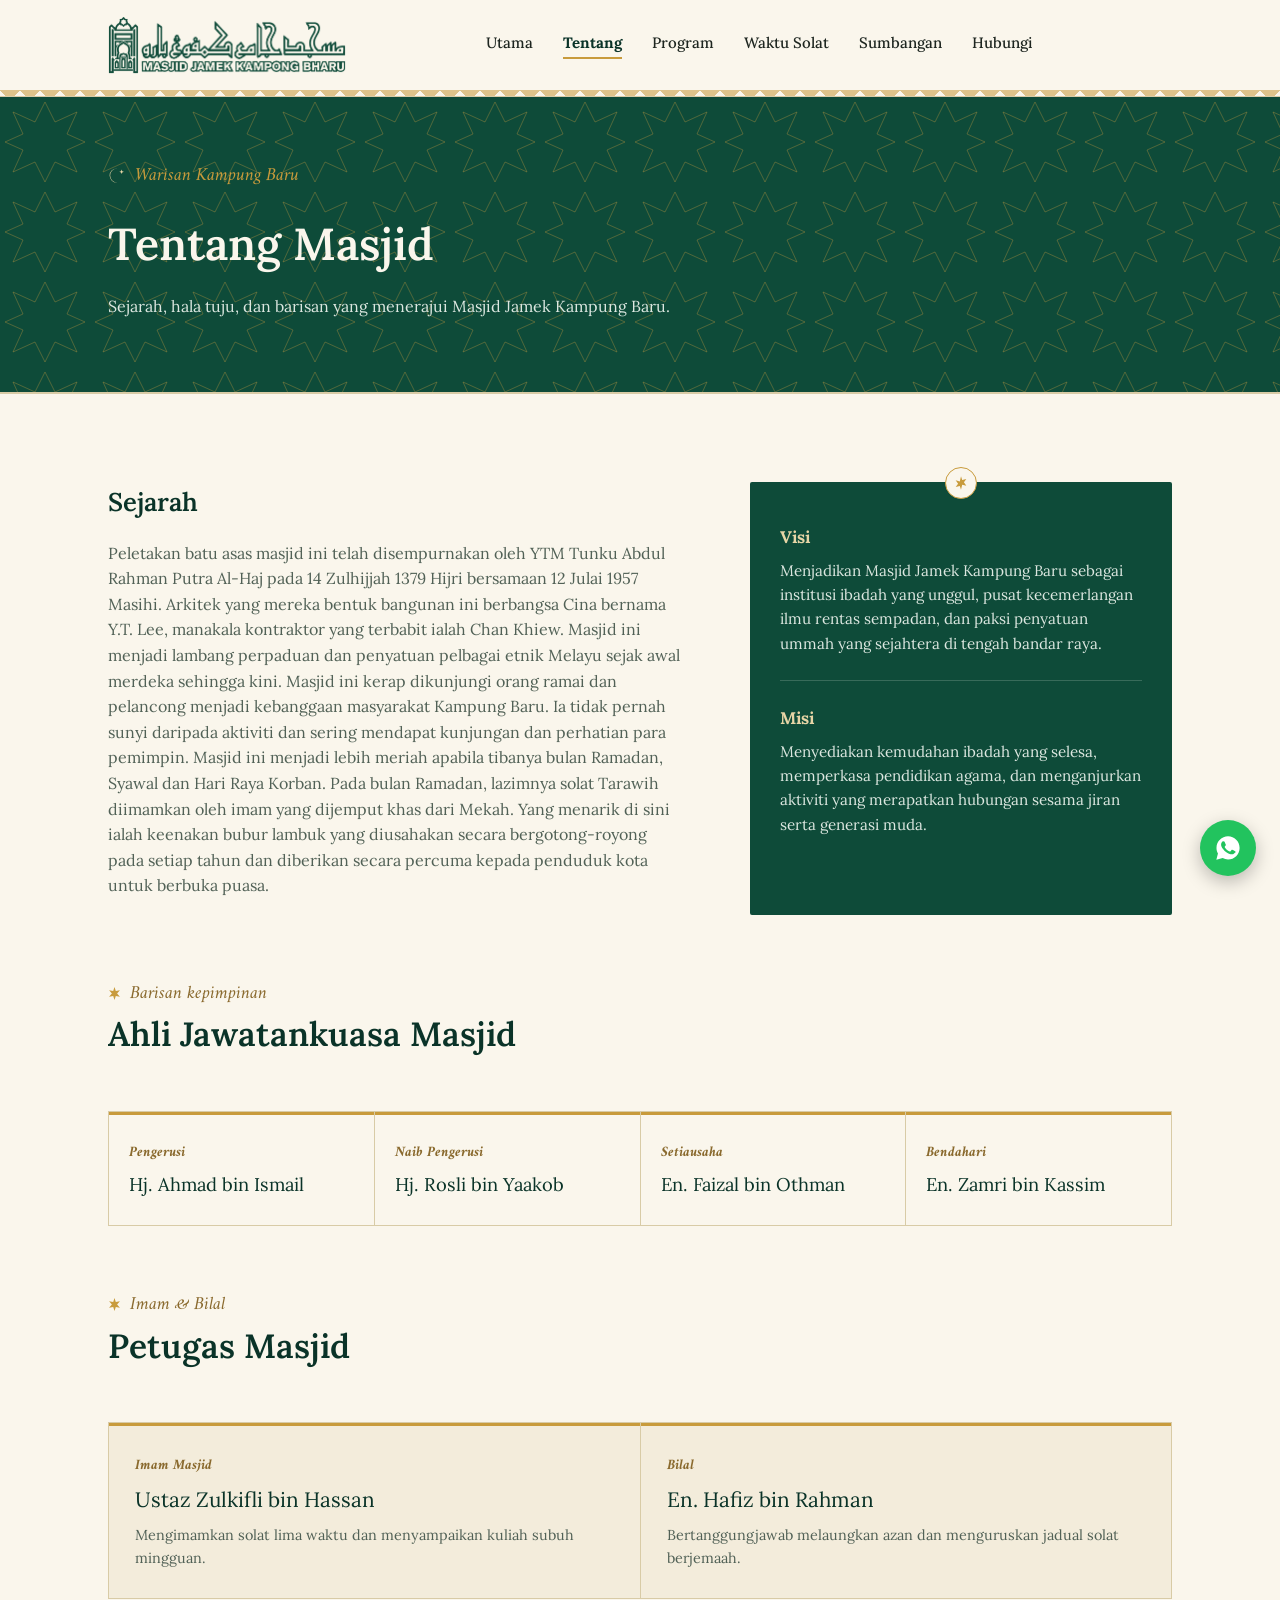
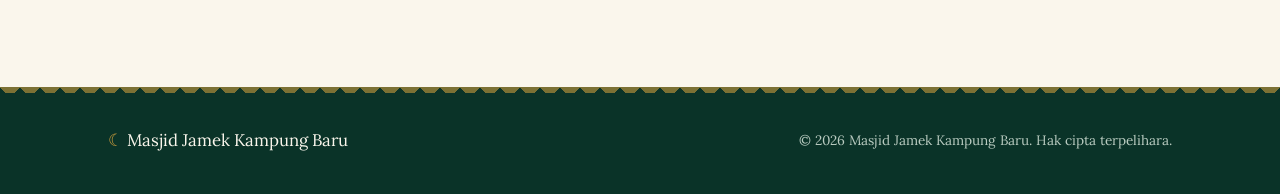
==== about.html @ 4c010652 "button whatsaap" ====
<!DOCTYPE html>
<html lang="ms">
<head>
  <meta charset="UTF-8">
  <meta name="viewport" content="width=device-width, initial-scale=1.0">
  <title>Tentang Masjid | Masjid Jamek Kampung Baru</title>
  <link rel="preconnect" href="https://fonts.googleapis.com">
  <link href="https://fonts.googleapis.com/css2?family=Amiri:ital,wght@0,400;0,700;1,400;1,700&family=Lora:ital,wght@0,400;0,500;0,600;0,700;1,400;1,600&display=swap" rel="stylesheet">
  <link rel="stylesheet" href="styles.css">
  <link rel="icon" type="image/svg+xml" href="favicon.svg">
  <meta name="description" content="Sejarah, visi & misi, Ahli Jawatankuasa, serta Imam dan Bilal Masjid Jamek Kampung Baru, Kuala Lumpur.">
  <meta property="og:type" content="website">
  <meta property="og:title" content="Tentang Masjid | Masjid Jamek Kampung Baru">
  <meta property="og:description" content="Sejarah, visi & misi, Ahli Jawatankuasa, serta Imam dan Bilal Masjid Jamek Kampung Baru, Kuala Lumpur.">
  <meta property="og:image" content="https://nry.com.my/wp-content/uploads/2019/10/Kampung-Baru-Masjid-Jamek_02.jpg">
  <meta property="og:locale" content="ms_MY">
  <meta name="twitter:card" content="summary_large_image">
  <script type="application/ld+json">
  {
    "@context": "https://schema.org",
    "@type": "Mosque",
    "name": "Masjid Jamek Kampung Baru",
    "image": "https://nry.com.my/wp-content/uploads/2019/10/Kampung-Baru-Masjid-Jamek_02.jpg",
    "address": {
      "@type": "PostalAddress",
      "streetAddress": "Jalan Raja Muda Musa, Kampung Baru",
      "addressLocality": "Kuala Lumpur",
      "postalCode": "50300",
      "addressCountry": "MY"
    },
    "telephone": "+60326913954"
  }
  </script>
</head>
<body>
  <header class="site">
    <div class="nav">
      <a href="index.html" class="brand">
        <img class="logo-image" src="logo%20masjid/header-logo.png" alt="Masjid Jamek Kampung Baru">
      </a>
      <nav class="links" id="navLinks">
        <a href="index.html">Utama</a>
        <a href="about.html" class="current">Tentang</a>
        <a href="program.html">Program</a>
        <a href="solat.html">Waktu Solat</a>
        <a href="sumbangan.html">Sumbangan</a>
        <a href="contact.html">Hubungi</a>
      </nav>
      <div class="nav-cta">
        <button class="burger" id="burgerBtn" aria-label="Buka menu">
          <span></span><span></span><span></span>
        </button>
      </div>
    </div>
  </header>

  <main>
    <section class="inner-hero">
      <div class="wrap">
        <span class="hero-eyebrow" style="color:var(--gold);">Warisan Kampung Baru</span>
        <h1 style="color:var(--cream);font-size:clamp(2rem,4vw,2.8rem);">Tentang Masjid</h1>
        <p class="lead" style="color:#DCE7E0;margin-top:14px;max-width:60ch;">Sejarah, hala tuju, dan barisan yang menerajui Masjid Jamek Kampung Baru.</p>
      </div>
    </section>

    <section class="section reveal" id="tentang">
      <div class="wrap">
        <div class="about-grid">
          <div class="story">
            <h2 style="font-size:1.6rem;margin-bottom:18px;">Sejarah</h2>
            <p>Peletakan batu asas masjid ini telah disempurnakan oleh YTM Tunku Abdul Rahman Putra Al-Haj pada 14 Zulhijjah 1379 Hijri bersamaan 12 Julai 1957 Masihi. Arkitek yang mereka bentuk bangunan ini berbangsa Cina bernama Y.T. Lee, manakala kontraktor yang terbabit ialah Chan Khiew. Masjid ini menjadi lambang perpaduan dan penyatuan pelbagai etnik Melayu sejak awal merdeka sehingga kini. Masjid ini kerap dikunjungi orang ramai dan pelancong menjadi kebanggaan masyarakat Kampung Baru. Ia tidak pernah sunyi daripada aktiviti dan sering mendapat kunjungan dan perhatian para pemimpin. Masjid ini menjadi lebih meriah apabila tibanya bulan Ramadan, Syawal dan Hari Raya Korban. Pada bulan Ramadan, lazimnya solat Tarawih diimamkan oleh imam yang dijemput khas dari Mekah. Yang menarik di sini ialah keenakan bubur lambuk yang diusahakan secara bergotong-royong pada setiap tahun dan diberikan secara percuma kepada penduduk kota untuk berbuka puasa.</p>
          </div>
          <div class="vm-box">
            <div class="vm-block">
              <h3>Visi</h3>
              <p>Menjadikan Masjid Jamek Kampung Baru sebagai institusi ibadah yang unggul, pusat kecemerlangan ilmu rentas sempadan, dan paksi penyatuan ummah yang sejahtera di tengah bandar raya.</p>
            </div>
            <div class="vm-block">
              <h3>Misi</h3>
              <p>Menyediakan kemudahan ibadah yang selesa, memperkasa pendidikan agama, dan menganjurkan aktiviti yang merapatkan hubungan sesama jiran serta generasi muda.</p>
            </div>
          </div>
        </div>

        <div class="section-head" style="margin-top:64px;margin-bottom:0;">
          <span class="kicker">Barisan kepimpinan</span>
          <h2>Ahli Jawatankuasa Masjid</h2>
        </div>
        <div class="ajk-grid">
          <div class="ajk-cell"><div class="role">Pengerusi</div><div class="person">Hj. Ahmad bin Ismail</div></div>
          <div class="ajk-cell"><div class="role">Naib Pengerusi</div><div class="person">Hj. Rosli bin Yaakob</div></div>
          <div class="ajk-cell"><div class="role">Setiausaha</div><div class="person">En. Faizal bin Othman</div></div>
          <div class="ajk-cell"><div class="role">Bendahari</div><div class="person">En. Zamri bin Kassim</div></div>
        </div>

        <div class="section-head" style="margin-top:64px;margin-bottom:0;">
          <span class="kicker">Imam & Bilal</span>
          <h2>Petugas Masjid</h2>
        </div>
        <div class="imam-strip">
          <div class="imam-cell">
            <div class="role">Imam Masjid</div>
            <div class="person">Ustaz Zulkifli bin Hassan</div>
            <p>Mengimamkan solat lima waktu dan menyampaikan kuliah subuh mingguan.</p>
          </div>
          <div class="imam-cell">
            <div class="role">Bilal</div>
            <div class="person">En. Hafiz bin Rahman</div>
            <p>Bertanggungjawab melaungkan azan dan menguruskan jadual solat berjemaah.</p>
          </div>
        </div>
      </div>
    </section>
  </main>

  <footer>
    <div class="wrap footer-inner">
      <div class="brand-f">Masjid Jamek Kampung Baru</div>
      <div>© <span id="year"></span> Masjid Jamek Kampung Baru. Hak cipta terpelihara.</div>
    </div>
  </footer>

  <a class="wa-float" href="#" data-wa-link="60132922612" target="_blank" rel="noopener" aria-label="WhatsApp Masjid">
    <svg viewBox="0 0 24 24"><path d="M12.04 2C6.58 2 2.13 6.45 2.13 11.91c0 1.75.46 3.39 1.26 4.81L2 22l5.42-1.35a9.83 9.83 0 0 0 4.62 1.15h.01c5.46 0 9.9-4.45 9.9-9.9C21.95 6.45 17.5 2 12.04 2Zm5.77 14.02c-.24.68-1.4 1.3-1.93 1.35-.5.06-1.06.28-3.55-.74-2.98-1.22-4.9-4.23-5.05-4.43-.15-.2-1.2-1.6-1.2-3.05 0-1.45.76-2.16 1.03-2.46.27-.3.6-.37.8-.37.2 0 .4 0 .58.01.19.01.44-.07.68.53.25.6.85 2.08.92 2.23.07.15.12.33.02.53-.1.2-.15.33-.3.5-.15.18-.32.4-.45.53-.15.15-.31.32-.13.62.18.3.8 1.32 1.72 2.14 1.18 1.06 2.18 1.39 2.48 1.54.3.15.48.13.65-.08.18-.2.76-.9.96-1.2.2-.3.4-.25.68-.15.28.1 1.75.83 2.05.98.3.15.5.22.57.35.08.13.08.75-.16 1.42Z"/></svg>
  </a>

  <script src="script.js"></script>
</body>
</html>
---- styles.css ----
:root{
    --green-deep:#0e4b39;
    --green-ink:#0A3328;
    --gold:#C89B3C;
    --gold-deep:#8A6A2E;
    --gold-soft:#E7D5A6;
    --cream:#FAF6EC;
    --paper:#F3ECDB;
    --ink:#1E2620;
    --ink-soft:#516156;
    --line:#D8CBA6;
    --radius:2px;
  }
  *{box-sizing:border-box;}
  html{scroll-behavior:smooth;}
  body{
    margin:0;
    background:var(--cream);
    color:var(--ink);
    font-family:'Lora',serif;
    font-size:16px;
    line-height:1.6;
  }
  h1,h2,h3,.display{
    font-family:'Lora',serif;
    font-weight:600;
    color:var(--green-ink);
    margin:0;
  }
  a{color:inherit;}
  img{max-width:100%;display:block;}
  .wrap{max-width:1120px;margin:0 auto;padding:0 28px;}
  .section{padding:88px 0;border-top:1px solid var(--line);}
  .section-head{max-width:640px;margin-bottom:48px;}
  .section-head .kicker{
    display:flex;
    align-items:center;
    gap:9px;
    color:var(--gold-deep);
    font-family:'Amiri',serif;
    font-style:italic;
    font-size:1.15rem;
    margin-bottom:6px;
  }
  .section-head .kicker::before{
    content:"";
    flex:none;
    width:13px;height:13px;
    background:url("data:image/svg+xml,%3Csvg xmlns='http://www.w3.org/2000/svg' viewBox='0 0 24 24'%3E%3Cpath fill='%23C89B3C' d='M12 0l2.4 7.2L22 6l-5.2 6L22 18l-7.6-1.2L12 24l-2.4-7.2L2 18l5.2-6L2 6l7.6 1.2z'/%3E%3C/svg%3E") no-repeat center/contain;
  }
  .section-head h2{font-size:2.1rem;line-height:1.2;}
  .section-head p{color:var(--ink-soft);margin-top:14px;font-size:1.02rem;}
  .btn{
    display:inline-flex;align-items:center;gap:9px;
    padding:13px 26px;
    border-radius:var(--radius);
    font-weight:600;
    font-size:0.96rem;
    text-decoration:none;
    border:1px solid transparent;
    cursor:pointer;
    transition:transform .15s ease, background .15s ease;
  }
  .btn:hover{transform:translateY(-1px);}
  .btn-gold{background:var(--gold);color:var(--green-ink);}
  .btn-gold:hover{background:#d6ab49;}
  .btn-outline{border-color:rgba(250,246,236,.55);color:var(--cream);}
  .btn-outline:hover{background:rgba(250,246,236,.1);}
  .btn-outline-dark{border-color:var(--green-deep);color:var(--green-deep);}
  .btn-outline-dark:hover{background:var(--green-deep);color:var(--cream);}

  header.site{
    position:sticky;top:0;z-index:50;
    background:rgba(250,246,236,.92);
    backdrop-filter:blur(6px);
    border-bottom:1px solid var(--line);
    transition:box-shadow .25s ease;
  }
  header.site.is-scrolled{box-shadow:0 8px 24px -12px rgba(10,51,40,.28);}
  header.site::after{
    content:"";
    display:block;
    height:6px;
    background-image:
      linear-gradient(135deg, var(--gold) 25%, transparent 25.5%),
      linear-gradient(225deg, var(--gold) 25%, transparent 25.5%),
      linear-gradient(45deg, var(--gold) 25%, transparent 25.5%),
      linear-gradient(315deg, var(--gold) 25%, transparent 25.5%);
    background-position: 10px 0, 10px 0, 0 0, 0 0;
    background-size: 20px 20px;
    background-repeat: repeat-x;
    opacity:.55;
  }
  .nav{
    display:flex;align-items:center;justify-content:space-between;
    padding:16px 28px;max-width:1120px;margin:0 auto;
  }
  .brand{display:flex;align-items:center;gap:12px;text-decoration:none;}
  .brand .logo-image{width:auto;height:58px;max-width:min(300px,56vw);object-fit:contain;flex:none;}
  .brand .name{font-family:'Lora',serif;font-weight:600;font-size:1.08rem;color:var(--green-ink);line-height:1.15;}
  .brand .name small{display:block;font-family:'Amiri',serif;font-style:italic;font-weight:400;font-size:.78rem;color:var(--ink-soft);letter-spacing:.02em;}
  nav.links{display:flex;gap:30px;list-style:none;margin:0;padding:0;}
  nav.links a{text-decoration:none;font-size:.94rem;font-weight:500;color:var(--ink);position:relative;padding-bottom:3px;}
  nav.links a:after{content:"";position:absolute;left:0;bottom:0;width:0;height:1.5px;background:var(--gold);transition:width .2s ease;}
  nav.links a:hover:after{width:100%;}
  nav.links a.current{color:var(--green-ink);font-weight:700;}
  nav.links a.current:after{width:100%;}
  .nav-cta{display:flex;align-items:center;gap:14px;}
  .burger{display:none;background:none;border:none;cursor:pointer;padding:6px;}
  .burger span{display:block;width:24px;height:2px;background:var(--green-ink);margin:5px 0;}

  .hero{
    position:relative;overflow:hidden;
    background:var(--green-deep);
    color:var(--cream);
  }
  .hero-pattern{position:absolute;inset:0;opacity:.14;pointer-events:none;}
  .hero-inner{
    position:relative;z-index:1;
    max-width:1120px;margin:0 auto;padding:96px 28px 80px;
    display:grid;grid-template-columns:1.25fr .85fr;gap:52px;align-items:end;
  }
  .hero-eyebrow{font-family:'Amiri',serif;font-style:italic;color:var(--gold-soft);font-size:1.15rem;margin-bottom:18px;display:flex;align-items:center;gap:10px;}
  .hero-eyebrow::before{
    content:"";
    flex:none;
    width:17px;height:17px;
    background:url("data:image/svg+xml,%3Csvg xmlns='http://www.w3.org/2000/svg' viewBox='0 0 24 24'%3E%3Cpath fill='%23E7D5A6' d='M13 2.05A10 10 0 1 0 13 22a8.5 8.5 0 0 1 0-19.95z'/%3E%3Cpath fill='%23E7D5A6' d='M19.2 3.6l.85 2.35 2.35.85-2.35.85-.85 2.35-.85-2.35L16 6.8l2.35-.85z'/%3E%3C/svg%3E") no-repeat center/contain;
  }
  .hero h1{font-size:clamp(2.4rem,4.6vw,3.6rem);line-height:1.08;color:var(--cream);}
  .hero p.lead{margin-top:20px;max-width:46ch;color:#DCE7E0;font-size:1.08rem;}
  .hero-actions{margin-top:34px;display:flex;flex-wrap:wrap;gap:14px;}

  .prayer-card{
    position:relative;
    background:var(--cream);color:var(--ink);
    border-radius:var(--radius);
    padding:36px 26px 22px;
    border:1px solid var(--gold);
  }
  .prayer-card::before,
  .vm-box::before,
  .donate-card::before{
    content:"";
    position:absolute;
    top:-15px;left:50%;
    transform:translateX(-50%);
    width:30px;height:30px;
    background-color:var(--cream);
    border:1.5px solid var(--gold);
    border-radius:50%;
    background-image:url("data:image/svg+xml,%3Csvg xmlns='http://www.w3.org/2000/svg' viewBox='0 0 24 24'%3E%3Cpath fill='%23C89B3C' d='M12 2l1.8 5.6L20 6l-3.6 4.8L20 16l-6.2-1.2L12 22l-1.8-5.6L4 18l3.6-4.8L4 8l6.2 1.6z'/%3E%3C/svg%3E");
    background-repeat:no-repeat;
    background-position:center;
    background-size:16px 16px;
    z-index:2;
  }
  .prayer-card .label{font-family:'Amiri',serif;font-style:italic;font-size:.92rem;color:var(--ink-soft);text-transform:none;letter-spacing:.01em;}
  .prayer-card .next-name{font-family:'Lora',serif;font-size:1.9rem;color:var(--green-ink);margin:4px 0 2px;}
  .prayer-card .next-time{font-size:1.05rem;color:var(--gold-deep);font-weight:600;}
  .prayer-card .countdown{margin-top:14px;padding-top:14px;border-top:1px solid var(--line);font-size:.92rem;color:var(--ink-soft);}
  .prayer-card .countdown b{color:var(--ink);font-weight:600;}

  .inner-hero{
    position:relative;color:var(--cream);
    background-color:var(--green-deep);
    background-image:url("data:image/svg+xml,%3Csvg xmlns='http://www.w3.org/2000/svg' width='90' height='90'%3E%3Cg fill='none' stroke='%23C89B3C' stroke-width='1' opacity='0.35'%3E%3Cpath d='M45 5 L55 25 L77 15 L67 37 L85 45 L67 53 L77 75 L55 65 L45 85 L35 65 L13 75 L23 53 L5 45 L23 37 L13 15 L35 25 Z'/%3E%3C/g%3E%3C/svg%3E");
    background-repeat:repeat;
    padding:64px 0 56px;border-bottom:1px solid var(--line);
    overflow:hidden;
  }
  .inner-hero .wrap{position:relative;z-index:1;}

  .photo-banner{width:100%;line-height:0;border-bottom:1px solid var(--line);}
  .photo-banner img{width:100%;height:clamp(220px,38vw,460px);object-fit:cover;object-position:center 65%;}

  .ticker-bar{background:var(--gold);color:var(--green-ink);overflow:hidden;white-space:nowrap;position:relative;}
  .ticker-tag{position:absolute;left:0;top:0;bottom:0;display:flex;align-items:center;padding:0 18px;background:var(--green-ink);color:var(--gold-soft);font-weight:600;font-size:.85rem;z-index:2;}
  .ticker-track{display:inline-flex;padding-left:170px;animation:scroll-left 34s linear infinite;font-weight:600;font-size:.95rem;padding-top:11px;padding-bottom:11px;}
  .ticker-track span{padding-right:70px;position:relative;}
  .ticker-track span::after{content:"✦";position:absolute;right:28px;color:var(--green-ink);opacity:.55;}
  @keyframes scroll-left{from{transform:translateX(0);}to{transform:translateX(-50%);}}

  .solat-section{
    background-color:var(--paper);
    background-image:url("data:image/svg+xml,%3Csvg xmlns='http://www.w3.org/2000/svg' width='90' height='90'%3E%3Cg fill='none' stroke='%23C89B3C' stroke-width='1' opacity='0.3'%3E%3Cpath d='M45 5 L55 25 L77 15 L67 37 L85 45 L67 53 L77 75 L55 65 L45 85 L35 65 L13 75 L23 53 L5 45 L23 37 L13 15 L35 25 Z'/%3E%3C/g%3E%3C/svg%3E");
    background-repeat:repeat;
  }
  .solat-grid{
    display:grid;grid-template-columns:repeat(6,1fr);
    border:1px solid var(--line);border-radius:var(--radius);overflow:hidden;
    background:var(--cream);
  }
  .solat-cell{
    padding:26px 12px;text-align:center;
    border-left:1px solid var(--line);
  }
  .solat-cell:first-child{border-left:none;}
  .solat-cell .name{font-size:.86rem;color:var(--ink-soft);font-weight:500;}
  .solat-cell .time{font-family:'Lora',serif;font-size:1.5rem;margin-top:8px;color:var(--green-ink);}
  .solat-cell.active{background:var(--green-deep);}
  .solat-cell.active .name{color:var(--gold-soft);}
  .solat-cell.active .name::before{content:"☾ ";}
  .solat-cell.active .time{color:var(--cream);}
  .solat-note{margin-top:16px;font-size:.85rem;color:var(--ink-soft);}
  @media (max-width:760px){
    .solat-grid{grid-template-columns:repeat(3,1fr);}
    .solat-cell:nth-child(4){border-left:none;}
  }

  .two-col{display:grid;grid-template-columns:1.1fr .9fr;gap:64px;}
  .list-item{padding:22px 18px;margin:0 -18px;border-top:1px solid var(--line);border-radius:var(--radius);transition:background .2s ease;}
  .list-item:first-child{border-top:none;}
  .list-item:hover{background:rgba(200,155,60,.08);}
  .list-item .tag{font-family:'Amiri',serif;font-style:italic;font-size:.9rem;font-weight:700;color:var(--gold-deep);}
  .list-item h3{font-size:1.12rem;margin-top:6px;font-weight:600;font-family:'Lora',serif;color:var(--ink);}
  .list-item p{margin:8px 0 0;color:var(--ink-soft);font-size:.95rem;}

  .program-item{display:flex;gap:18px;padding:20px 18px;margin:0 -18px;border-top:1px solid var(--line);border-radius:var(--radius);transition:background .2s ease;}
  .program-item:first-child{border-top:none;}
  .program-item:hover{background:rgba(200,155,60,.08);}
  .program-photo{flex:none;width:64px;height:64px;border-radius:10px;object-fit:cover;background:var(--paper);}
  .program-date{flex:none;width:64px;text-align:center;}
  .program-date .d{font-family:'Lora',serif;font-size:1.5rem;color:var(--green-ink);line-height:1;}
  .program-date .m{font-size:.75rem;color:var(--ink-soft);text-transform:uppercase;letter-spacing:.04em;}
  .program-item h3{font-size:1.02rem;font-weight:600;font-family:'Lora',serif;}
  .program-item p{margin:5px 0 0;color:var(--ink-soft);font-size:.92rem;}

  .about-grid{display:grid;grid-template-columns:1.3fr .95fr;gap:64px;}
  .about-grid .story p{color:var(--ink-soft);margin-top:16px;font-size:1rem;}
  .about-grid .story p:first-child{margin-top:0;}
  .vm-box{position:relative;background:var(--green-deep);color:var(--cream);padding:42px 30px 34px;border-radius:var(--radius);}
  .vm-box h3{color:var(--gold-soft);font-size:1.05rem;font-family:'Lora',serif;font-weight:700;margin-bottom:8px;}
  .vm-box .vm-block + .vm-block{margin-top:24px;padding-top:24px;border-top:1px solid rgba(250,246,236,.18);}
  .vm-box p{color:#DCE7E0;font-size:.95rem;margin:0;}

  .ajk-grid{margin-top:56px;display:grid;grid-template-columns:repeat(4,1fr);gap:1px;background:var(--line);border:1px solid var(--line);}
  .ajk-cell{background:var(--cream);padding:26px 20px;border-top:3px solid var(--gold);transition:transform .2s ease, box-shadow .2s ease;}
  .ajk-cell:hover{transform:translateY(-4px);box-shadow:0 12px 24px -12px rgba(10,51,40,.25);position:relative;z-index:1;}
  .ajk-cell .role{font-family:'Amiri',serif;font-style:italic;font-size:.9rem;color:var(--gold-deep);font-weight:700;}
  .ajk-cell .person{font-family:'Lora',serif;font-size:1.15rem;margin-top:6px;color:var(--green-ink);}
  @media (max-width:760px){.ajk-grid{grid-template-columns:repeat(2,1fr);}}

  .imam-strip{margin-top:56px;display:grid;grid-template-columns:repeat(2,1fr);gap:1px;background:var(--line);border:1px solid var(--line);}
  .imam-cell{background:var(--paper);padding:28px 26px;border-top:3px solid var(--gold);transition:transform .2s ease, box-shadow .2s ease;}
  .imam-cell:hover{transform:translateY(-4px);box-shadow:0 12px 24px -12px rgba(10,51,40,.25);position:relative;z-index:1;}
  .imam-cell .role{font-family:'Amiri',serif;font-style:italic;font-size:.9rem;color:var(--gold-deep);font-weight:700;}
  .imam-cell .person{font-family:'Lora',serif;font-size:1.3rem;margin-top:6px;color:var(--green-ink);}
  .imam-cell p{margin:8px 0 0;color:var(--ink-soft);font-size:.9rem;}
  @media (max-width:760px){.imam-strip{grid-template-columns:1fr;}}

  .cat-grid{display:grid;grid-template-columns:repeat(4,1fr);gap:1px;background:var(--line);border:1px solid var(--line);}
  .cat-cell{background:var(--cream);display:flex;flex-direction:column;border-top:3px solid var(--gold);transition:transform .2s ease, box-shadow .2s ease;overflow:hidden;}
  .cat-cell:hover{transform:translateY(-4px);box-shadow:0 12px 24px -12px rgba(10,51,40,.25);position:relative;z-index:1;}
  .cat-photo{width:100%;aspect-ratio:16/10;object-fit:cover;display:block;background:var(--paper);}
  .cat-photo-trigger{display:block;width:100%;padding:0;border:0;background:transparent;cursor:zoom-in;overflow:hidden;}
  .cat-photo-trigger:focus-visible{outline:3px solid var(--gold-deep);outline-offset:-3px;}
  .cat-photo-trigger .cat-photo{transition:transform .2s ease;}
  .cat-photo-trigger:hover .cat-photo{transform:scale(1.025);}
  .cat-photo-pair{overflow:hidden;}
  .cat-photo-pair .cat-photo{aspect-ratio:16/10;}
  .cat-photo-pair-main{aspect-ratio:16/10;}
  .cat-photo-pair-main .cat-photo-trigger{height:100%;}
  .cat-photo-pair-main .cat-photo{height:100%;aspect-ratio:auto;}
  .cat-photo-pair .cat-photo[hidden]{display:none;}
  .cat-grid>.cat-cell:nth-child(2)>img[src^="data:image/svg+xml"]{display:none;}
  .program-photo-dialog{position:fixed;inset:0;margin:auto;padding:48px 18px 18px;width:min(92vw,1100px);max-width:none;max-height:90vh;border:1px solid var(--gold);background:var(--cream);box-shadow:0 20px 70px rgba(0,0,0,.35);}
  .program-photo-dialog::backdrop{background:rgba(8,25,19,.82);}
  .program-photo-dialog-content{display:grid;grid-template-columns:auto minmax(0,1fr) auto;align-items:center;gap:14px;height:100%;}
  .program-photo-dialog img{max-width:100%;max-height:calc(90vh - 84px);width:auto;height:auto;object-fit:contain;margin:auto;}
  .program-photo-dialog-close{position:absolute;top:9px;right:12px;padding:7px 12px;border:1px solid var(--line);background:var(--paper);color:var(--green-ink);font:inherit;cursor:pointer;}
  .program-photo-dialog-close:hover{background:var(--gold-soft);}
  .program-photo-dialog-nav{width:44px;height:44px;border:1px solid var(--line);background:var(--paper);color:var(--green-ink);font-size:1.6rem;line-height:1;cursor:pointer;}
  .program-photo-dialog-nav:hover{background:var(--gold-soft);}
  .program-photo-dialog-nav[hidden]{display:none;}
  @media (max-width:520px){.program-photo-dialog{padding:48px 10px 12px;}.program-photo-dialog-content{gap:6px;}.program-photo-dialog-nav{width:36px;height:40px;}}
  .cat-cell-body{padding:22px 24px;min-height:150px;display:flex;flex-direction:column;justify-content:flex-start;gap:14px;flex:1;}
  .cat-cell h3{font-size:1.1rem;font-family:'Lora',serif;font-weight:600;line-height:1.2;min-height:3.6em;}
  .cat-cell p{margin-top:10px;color:var(--ink-soft);font-size:.9rem;}
  .cat-cell .icon{width:30px;height:30px;color:var(--gold);transition:transform .2s ease;}
  .cat-cell:hover .icon{transform:scale(1.1) rotate(-4deg);}
  @media (max-width:900px){.cat-grid{grid-template-columns:repeat(2,1fr);}}
  .cal-note{margin-top:26px;padding:18px 22px;border:1px dashed var(--gold);border-radius:var(--radius);color:var(--ink-soft);font-size:.92rem;background:var(--paper);}

  .donate-section{
    background-color:var(--green-deep);color:var(--cream);
    background-image:url("data:image/svg+xml,%3Csvg xmlns='http://www.w3.org/2000/svg' width='90' height='90'%3E%3Cg fill='none' stroke='%23E7D5A6' stroke-width='1' opacity='0.15'%3E%3Cpath d='M45 5 L55 25 L77 15 L67 37 L85 45 L67 53 L77 75 L55 65 L45 85 L35 65 L13 75 L23 53 L5 45 L23 37 L13 15 L35 25 Z'/%3E%3C/g%3E%3C/svg%3E");
    background-repeat:repeat;
  }
  .donate-section .section-head h2{color:var(--cream);}
  .donate-section .section-head p{color:#CFE0D6;}
  .donate-section .section-head .kicker{color:var(--gold-soft);}
  .donate-grid{display:grid;grid-template-columns:1fr 1fr 1fr;gap:26px;}
  .donate-card{position:relative;background:rgba(250,246,236,.05);border:1px solid rgba(250,246,236,.2);border-radius:var(--radius);padding:36px 26px 28px;transition:transform .2s ease, background .2s ease, border-color .2s ease;}
  .donate-card:hover{transform:translateY(-4px);background:rgba(250,246,236,.09);border-color:rgba(200,155,60,.5);}
  .donate-card h3{color:var(--gold-soft);font-family:'Lora',serif;font-size:.95rem;font-weight:700;margin-bottom:16px;}
  .donate-row{display:flex;justify-content:space-between;padding:9px 0;border-top:1px solid rgba(250,246,236,.12);font-size:.92rem;}
  .donate-row:first-of-type{border-top:none;}
  .donate-row span:first-child{color:#B9CBC0;}
  .donate-row span:last-child{font-weight:600;text-align:right;}
  .qr-box{
    aspect-ratio:1;border:1.5px dashed var(--gold);border-radius:8px;overflow:hidden;
    display:flex;align-items:center;justify-content:center;flex-direction:column;gap:8px;color:var(--gold-soft);
    font-size:.85rem;text-align:center;margin-bottom:14px;
  }
  .qr-image-trigger{display:block;width:100%;height:100%;padding:0;border:0;background:#fff;cursor:zoom-in;}
  .qr-box .qr-image{width:100%;height:100%;box-sizing:border-box;object-fit:contain;padding:10px;background:#fff;}
  .qr-photo-dialog-content{display:flex;align-items:center;justify-content:center;height:100%;}
  .qr-photo-dialog-content .qr-expanded-image{width:min(78vw,640px);height:auto;max-height:calc(90vh - 84px);object-fit:contain;}
  .donate-card ul{margin:0;padding-left:18px;color:#DCE7E0;font-size:.92rem;}
  .donate-card ul li{margin-top:8px;}
  @media (max-width:900px){.donate-grid{grid-template-columns:1fr;}}

  .contact-grid{display:grid;grid-template-columns:.95fr 1.05fr;gap:64px;}
  .contact-item{display:flex;gap:16px;padding:18px 16px;margin:0 -16px;border-top:1px solid var(--line);border-radius:var(--radius);transition:background .2s ease;}
  .contact-item:first-child{border-top:none;}
  .contact-item:hover{background:rgba(200,155,60,.08);}
  .contact-item .ic{flex:none;width:22px;height:22px;color:var(--gold);margin-top:2px;}
  .contact-item .t{font-size:.78rem;color:var(--ink-soft);}
  .contact-item .v{font-weight:600;margin-top:2px;}
  .contact-item .v a{text-decoration:none;color:var(--green-ink);}
  .socials{margin-top:26px;display:flex;gap:12px;}
  .socials a{
    width:40px;height:40px;border:1px solid var(--line);border-radius:50%;
    display:flex;align-items:center;justify-content:center;text-decoration:none;color:var(--green-ink);
    transition:background .15s ease,color .15s ease;
  }
  .socials a:hover{background:var(--green-deep);color:var(--cream);border-color:var(--green-deep);}
  .map-box{
    background:var(--paper);border:1px solid var(--line);border-radius:60px 60px var(--radius) var(--radius);
    aspect-ratio:4/3.2;overflow:hidden;
    color:var(--ink-soft);text-align:center;
  }
  .map-box iframe{width:100%;height:100%;border:0;display:block;}
  .map-box .map-placeholder{
    height:100%;display:flex;align-items:center;justify-content:center;flex-direction:column;gap:10px;padding:24px;
  }
  .map-box a{color:var(--green-ink);font-weight:600;text-decoration:underline;}

  footer{background:var(--green-ink);color:#B9CBC0;padding:40px 0;position:relative;}
  footer::before{
    content:"";
    position:absolute;top:0;left:0;right:0;
    height:6px;
    background-image:
      linear-gradient(135deg, var(--gold) 25%, transparent 25.5%),
      linear-gradient(225deg, var(--gold) 25%, transparent 25.5%),
      linear-gradient(45deg, var(--gold) 25%, transparent 25.5%),
      linear-gradient(315deg, var(--gold) 25%, transparent 25.5%);
    background-position: 10px 0, 10px 0, 0 0, 0 0;
    background-size: 20px 20px;
    background-repeat: repeat-x;
    opacity:.6;
  }
  .footer-inner{display:flex;justify-content:space-between;align-items:center;flex-wrap:wrap;gap:14px;font-size:.85rem;}
  .footer-inner .brand-f{font-family:'Lora',serif;color:var(--cream);font-size:1.05rem;}
  .footer-inner .brand-f::before{content:"☾ ";color:var(--gold);}

  .wa-float{position:fixed;bottom:24px;right:24px;z-index:60;width:56px;height:56px;border-radius:50%;background:#22c35e;display:flex;align-items:center;justify-content:center;box-shadow:0 6px 18px rgba(0,0,0,.25);text-decoration:none;}
  .wa-float svg{width:28px;height:28px;fill:#fff;}

  @media (max-width:900px){
    .hero-inner{grid-template-columns:1fr;}
    .two-col,.about-grid,.contact-grid{grid-template-columns:1fr;gap:44px;}
    .cat-grid{grid-template-columns:1fr;}
    .nav{min-height:90px;}
    nav.links{
      position:fixed;top:96px;left:0;right:0;background:var(--cream);
      flex-direction:column;gap:0;border-bottom:1px solid var(--line);
      transform:translateY(-130%);transition:transform .25s ease;padding:8px 28px;
    }
    nav.links.open{transform:translateY(0);}
    nav.links a{padding:16px 0;border-top:1px solid var(--line);width:100%;}
    nav.links a:first-child{border-top:none;}
    .burger{display:block;}
    .nav-cta .btn span.long{display:none;}
  }
  @media (prefers-reduced-motion:reduce){
    .ticker-track{animation:none;}
    html{scroll-behavior:auto;}
    .reveal{opacity:1 !important;transform:none !important;transition:none !important;}
  }

  .page{display:block;}

  /* Animasi lembut bila section masuk viewport semasa scroll */
  .reveal{opacity:0;transform:translateY(28px);transition:opacity .7s ease, transform .7s ease;}
  .reveal.in-view{opacity:1;transform:none;}

  /* Bar kemajuan waktu solat seterusnya pada kad "waktu solat seterusnya" */
  .prayer-progress{margin-top:12px;height:5px;border-radius:99px;background:var(--paper);overflow:hidden;}
  .prayer-progress-fill{height:100%;width:0%;background:linear-gradient(90deg, var(--gold-deep), var(--gold));border-radius:99px;transition:width 1s linear;}

  /* Butang salin nombor akaun bank */
  .copy-btn{
    display:inline-flex;align-items:center;gap:5px;
    background:none;border:1px solid rgba(250,246,236,.35);
    color:var(--gold-soft);font-family:'Lora',serif;font-size:.78rem;font-weight:600;
    padding:3px 10px;border-radius:99px;cursor:pointer;
    transition:background .2s ease, border-color .2s ease;
    margin-left:8px;
  }
  .copy-btn:hover{background:rgba(250,246,236,.12);border-color:var(--gold);}
  .copy-btn.copied{background:var(--gold);color:var(--green-ink);border-color:var(--gold);}
  .donate-row .acc-wrap{display:flex;align-items:center;flex-wrap:wrap;justify-content:flex-end;gap:2px;}
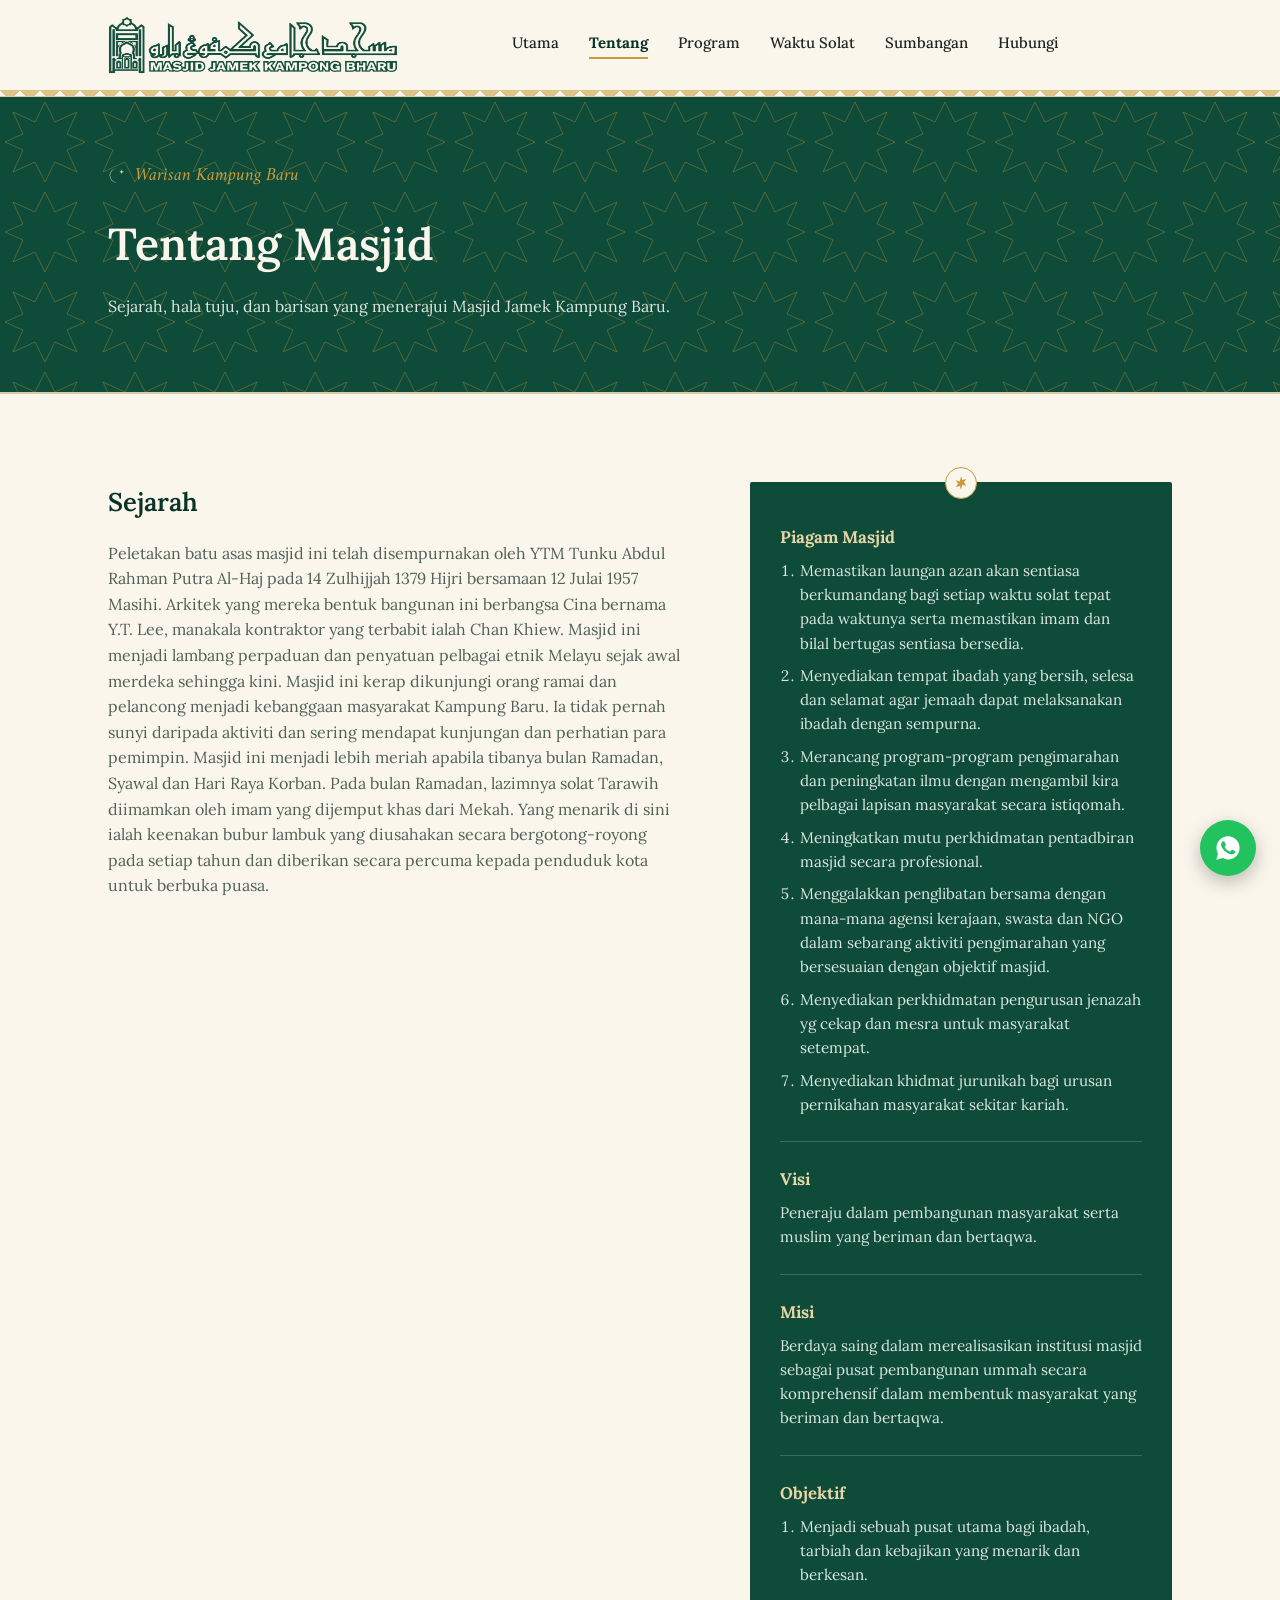
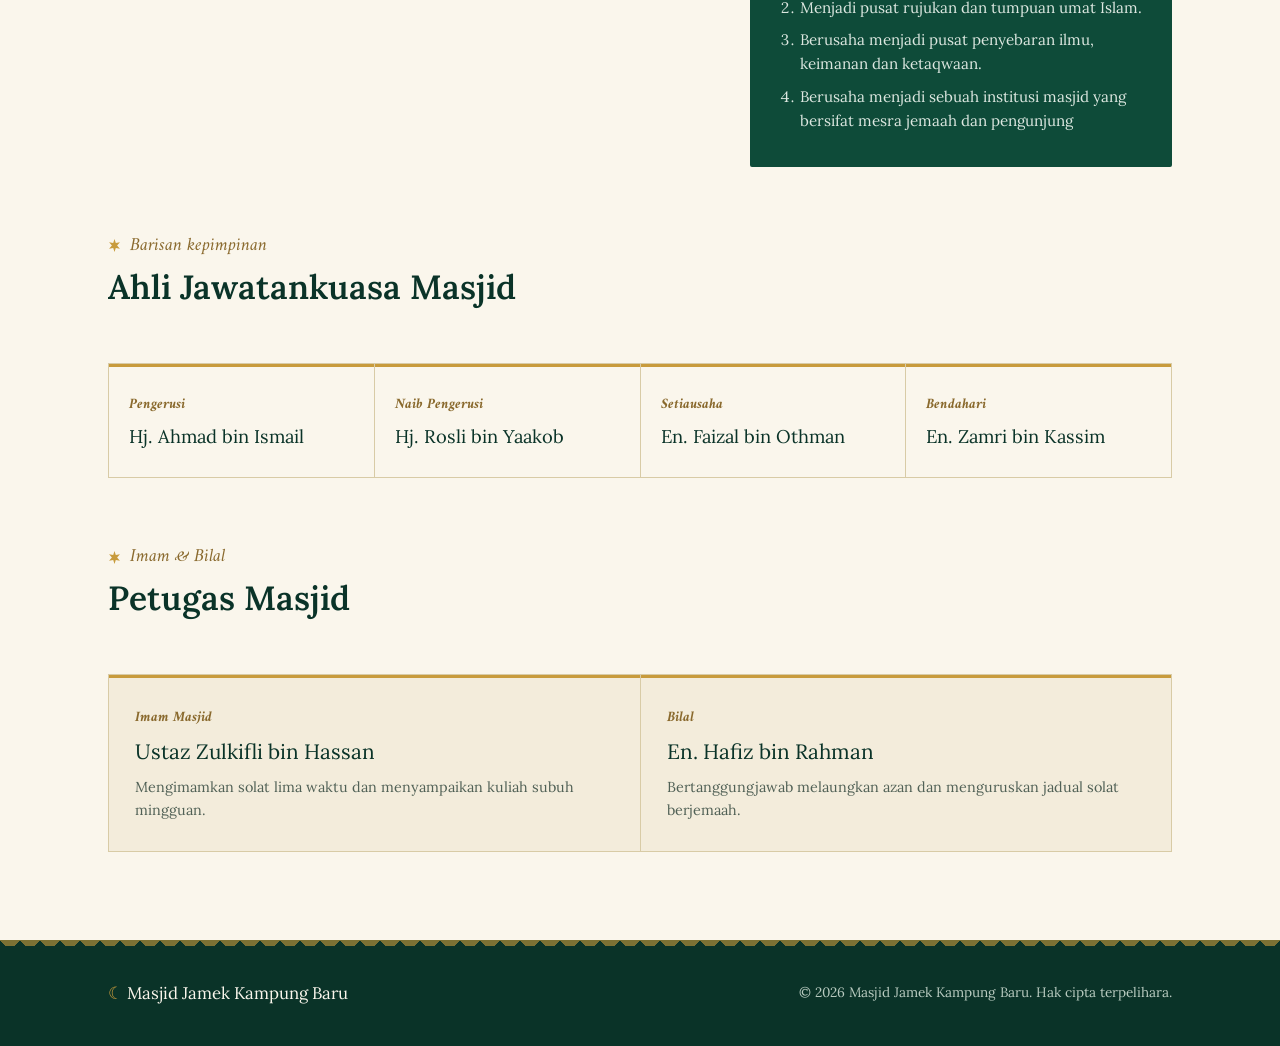
==== commit c44b602d: "piagam dan vmo masjid" ====
--- a/about.html
+++ b/about.html
@@ -72,12 +72,33 @@
           </div>
           <div class="vm-box">
             <div class="vm-block">
+              <h3>Piagam Masjid</h3>
+              <ol>
+                <li>Memastikan laungan azan akan sentiasa berkumandang bagi setiap waktu solat tepat pada waktunya serta memastikan imam dan bilal bertugas sentiasa bersedia.</li>
+                <li>Menyediakan tempat ibadah yang bersih, selesa dan selamat agar jemaah dapat melaksanakan ibadah dengan sempurna.</li>
+                <li>Merancang program-program pengimarahan dan peningkatan ilmu dengan mengambil kira pelbagai lapisan masyarakat secara istiqomah.</li>
+                <li>Meningkatkan mutu perkhidmatan pentadbiran masjid secara profesional.</li>
+                <li>Menggalakkan penglibatan bersama dengan mana-mana agensi kerajaan, swasta dan NGO dalam sebarang aktiviti pengimarahan yang bersesuaian dengan objektif masjid.</li>
+                <li>Menyediakan perkhidmatan pengurusan jenazah yg cekap dan mesra untuk masyarakat setempat.</li>
+                <li>Menyediakan khidmat jurunikah bagi urusan pernikahan masyarakat sekitar kariah.</li>
+              </ol>
+            </div>
+            <div class="vm-block">
               <h3>Visi</h3>
-              <p>Menjadikan Masjid Jamek Kampung Baru sebagai institusi ibadah yang unggul, pusat kecemerlangan ilmu rentas sempadan, dan paksi penyatuan ummah yang sejahtera di tengah bandar raya.</p>
+              <p>Peneraju dalam pembangunan masyarakat serta muslim yang beriman dan bertaqwa.</p>
             </div>
             <div class="vm-block">
               <h3>Misi</h3>
-              <p>Menyediakan kemudahan ibadah yang selesa, memperkasa pendidikan agama, dan menganjurkan aktiviti yang merapatkan hubungan sesama jiran serta generasi muda.</p>
+              <p>Berdaya saing dalam merealisasikan institusi masjid sebagai pusat pembangunan ummah secara komprehensif dalam membentuk masyarakat yang beriman dan bertaqwa.</p>
+            </div>
+            <div class="vm-block">
+              <h3>Objektif</h3>
+              <ol>
+                <li>Menjadi sebuah pusat utama bagi ibadah, tarbiah dan kebajikan yang menarik dan berkesan.</li>
+                <li>Menjadi pusat rujukan dan tumpuan umat Islam.</li>
+                <li>Berusaha menjadi pusat penyebaran ilmu, keimanan dan ketaqwaan.</li>
+                <li>Berusaha menjadi sebuah institusi masjid yang bersifat mesra jemaah dan pengunjung</li>
+              </ol>
             </div>
           </div>
         </div>
--- a/styles.css
+++ b/styles.css
@@ -96,7 +96,7 @@
     padding:16px 28px;max-width:1120px;margin:0 auto;
   }
   .brand{display:flex;align-items:center;gap:12px;text-decoration:none;}
-  .brand .logo-image{width:auto;height:58px;max-width:min(300px,56vw);object-fit:contain;flex:none;}
+  .brand .logo-image{width:290px;height:58px;max-width:min(290px,calc(100vw - 92px));object-fit:fill;flex:none;}
   .brand .name{font-family:'Lora',serif;font-weight:600;font-size:1.08rem;color:var(--green-ink);line-height:1.15;}
   .brand .name small{display:block;font-family:'Amiri',serif;font-style:italic;font-weight:400;font-size:.78rem;color:var(--ink-soft);letter-spacing:.02em;}
   nav.links{display:flex;gap:30px;list-style:none;margin:0;padding:0;}
@@ -233,6 +233,8 @@
   .vm-box h3{color:var(--gold-soft);font-size:1.05rem;font-family:'Lora',serif;font-weight:700;margin-bottom:8px;}
   .vm-box .vm-block + .vm-block{margin-top:24px;padding-top:24px;border-top:1px solid rgba(250,246,236,.18);}
   .vm-box p{color:#DCE7E0;font-size:.95rem;margin:0;}
+  .vm-box ol{margin:0;padding-left:20px;color:#DCE7E0;font-size:.95rem;}
+  .vm-box li + li{margin-top:8px;}
 
   .ajk-grid{margin-top:56px;display:grid;grid-template-columns:repeat(4,1fr);gap:1px;background:var(--line);border:1px solid var(--line);}
   .ajk-cell{background:var(--cream);padding:26px 20px;border-top:3px solid var(--gold);transition:transform .2s ease, box-shadow .2s ease;}
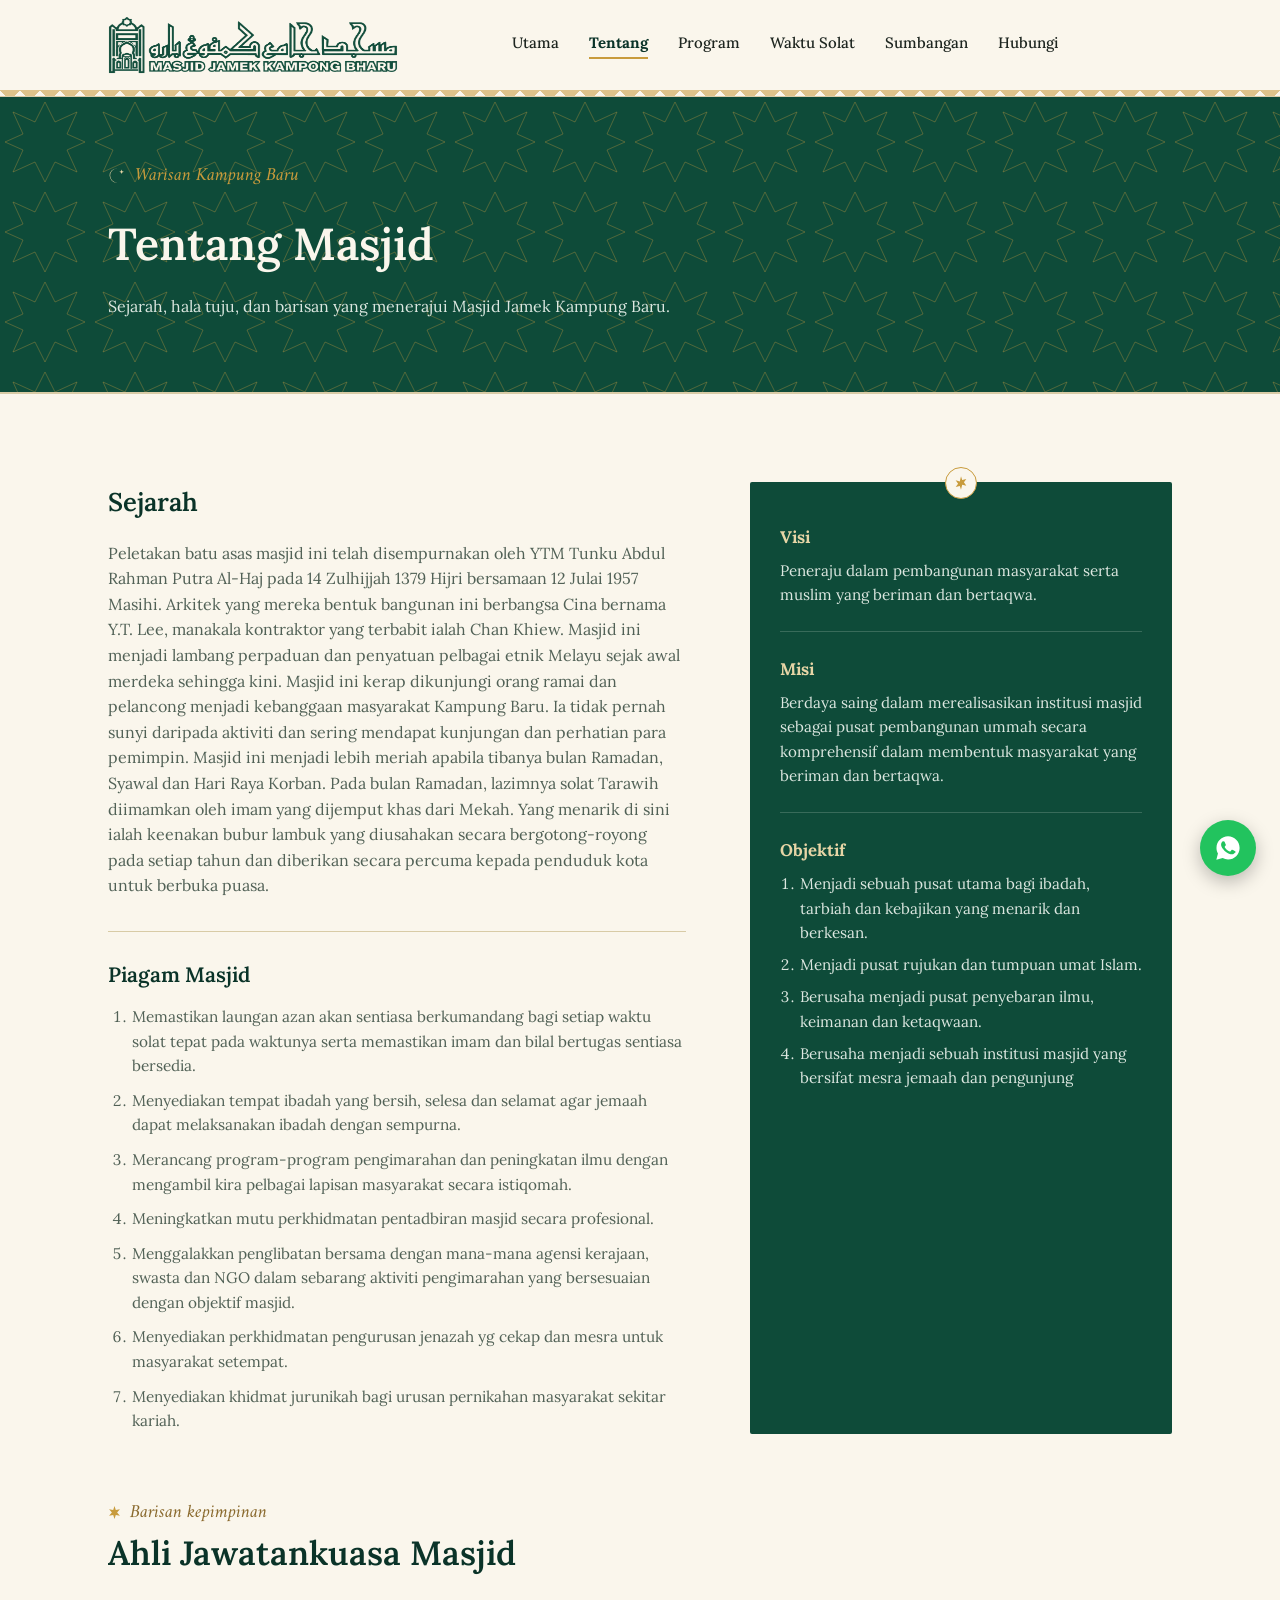
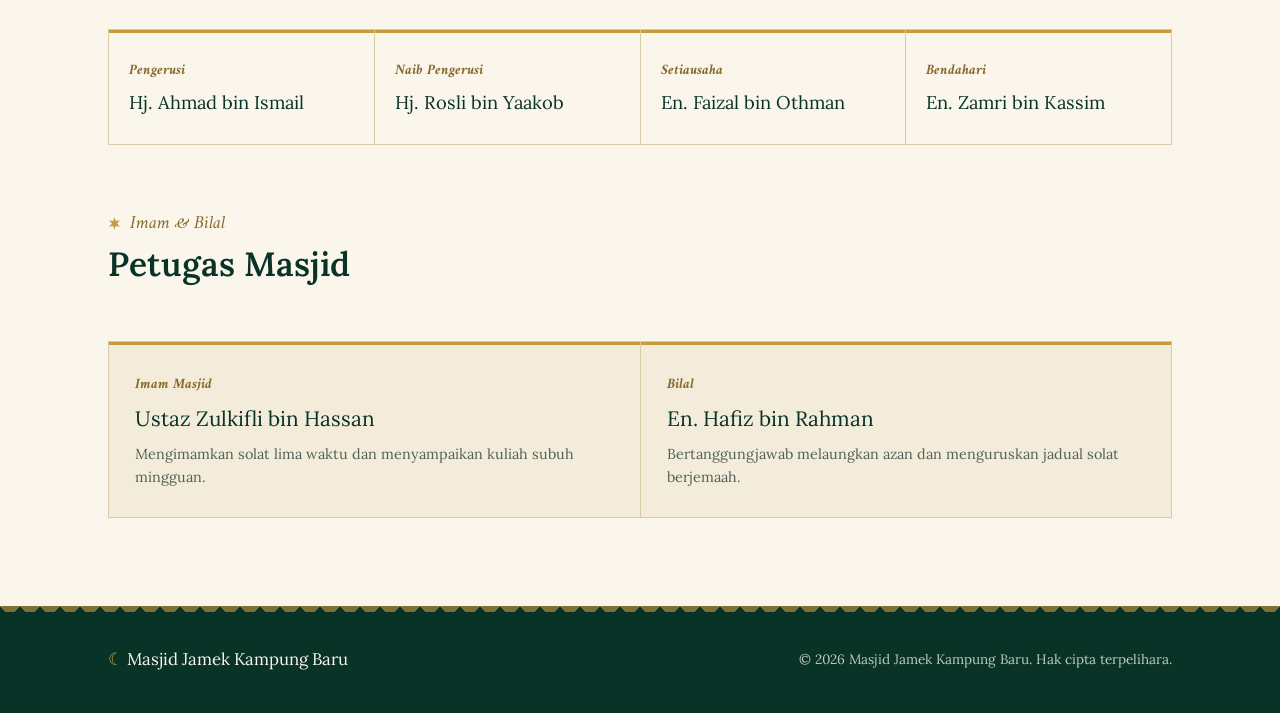
==== commit c0d395d2: "Piagam dan vmo 2" ====
--- a/about.html
+++ b/about.html
@@ -69,9 +69,7 @@
           <div class="story">
             <h2 style="font-size:1.6rem;margin-bottom:18px;">Sejarah</h2>
             <p>Peletakan batu asas masjid ini telah disempurnakan oleh YTM Tunku Abdul Rahman Putra Al-Haj pada 14 Zulhijjah 1379 Hijri bersamaan 12 Julai 1957 Masihi. Arkitek yang mereka bentuk bangunan ini berbangsa Cina bernama Y.T. Lee, manakala kontraktor yang terbabit ialah Chan Khiew. Masjid ini menjadi lambang perpaduan dan penyatuan pelbagai etnik Melayu sejak awal merdeka sehingga kini. Masjid ini kerap dikunjungi orang ramai dan pelancong menjadi kebanggaan masyarakat Kampung Baru. Ia tidak pernah sunyi daripada aktiviti dan sering mendapat kunjungan dan perhatian para pemimpin. Masjid ini menjadi lebih meriah apabila tibanya bulan Ramadan, Syawal dan Hari Raya Korban. Pada bulan Ramadan, lazimnya solat Tarawih diimamkan oleh imam yang dijemput khas dari Mekah. Yang menarik di sini ialah keenakan bubur lambuk yang diusahakan secara bergotong-royong pada setiap tahun dan diberikan secara percuma kepada penduduk kota untuk berbuka puasa.</p>
-          </div>
-          <div class="vm-box">
-            <div class="vm-block">
+            <div class="charter-block">
               <h3>Piagam Masjid</h3>
               <ol>
                 <li>Memastikan laungan azan akan sentiasa berkumandang bagi setiap waktu solat tepat pada waktunya serta memastikan imam dan bilal bertugas sentiasa bersedia.</li>
@@ -83,6 +81,8 @@
                 <li>Menyediakan khidmat jurunikah bagi urusan pernikahan masyarakat sekitar kariah.</li>
               </ol>
             </div>
+          </div>
+          <div class="vm-box">
             <div class="vm-block">
               <h3>Visi</h3>
               <p>Peneraju dalam pembangunan masyarakat serta muslim yang beriman dan bertaqwa.</p>
--- a/styles.css
+++ b/styles.css
@@ -229,6 +229,10 @@
   .about-grid{display:grid;grid-template-columns:1.3fr .95fr;gap:64px;}
   .about-grid .story p{color:var(--ink-soft);margin-top:16px;font-size:1rem;}
   .about-grid .story p:first-child{margin-top:0;}
+  .charter-block{margin-top:32px;padding-top:26px;border-top:1px solid var(--line);}
+  .charter-block h3{font-size:1.3rem;margin-bottom:14px;}
+  .charter-block ol{margin:0;padding-left:24px;color:var(--ink-soft);font-size:.96rem;}
+  .charter-block li + li{margin-top:10px;}
   .vm-box{position:relative;background:var(--green-deep);color:var(--cream);padding:42px 30px 34px;border-radius:var(--radius);}
   .vm-box h3{color:var(--gold-soft);font-size:1.05rem;font-family:'Lora',serif;font-weight:700;margin-bottom:8px;}
   .vm-box .vm-block + .vm-block{margin-top:24px;padding-top:24px;border-top:1px solid rgba(250,246,236,.18);}
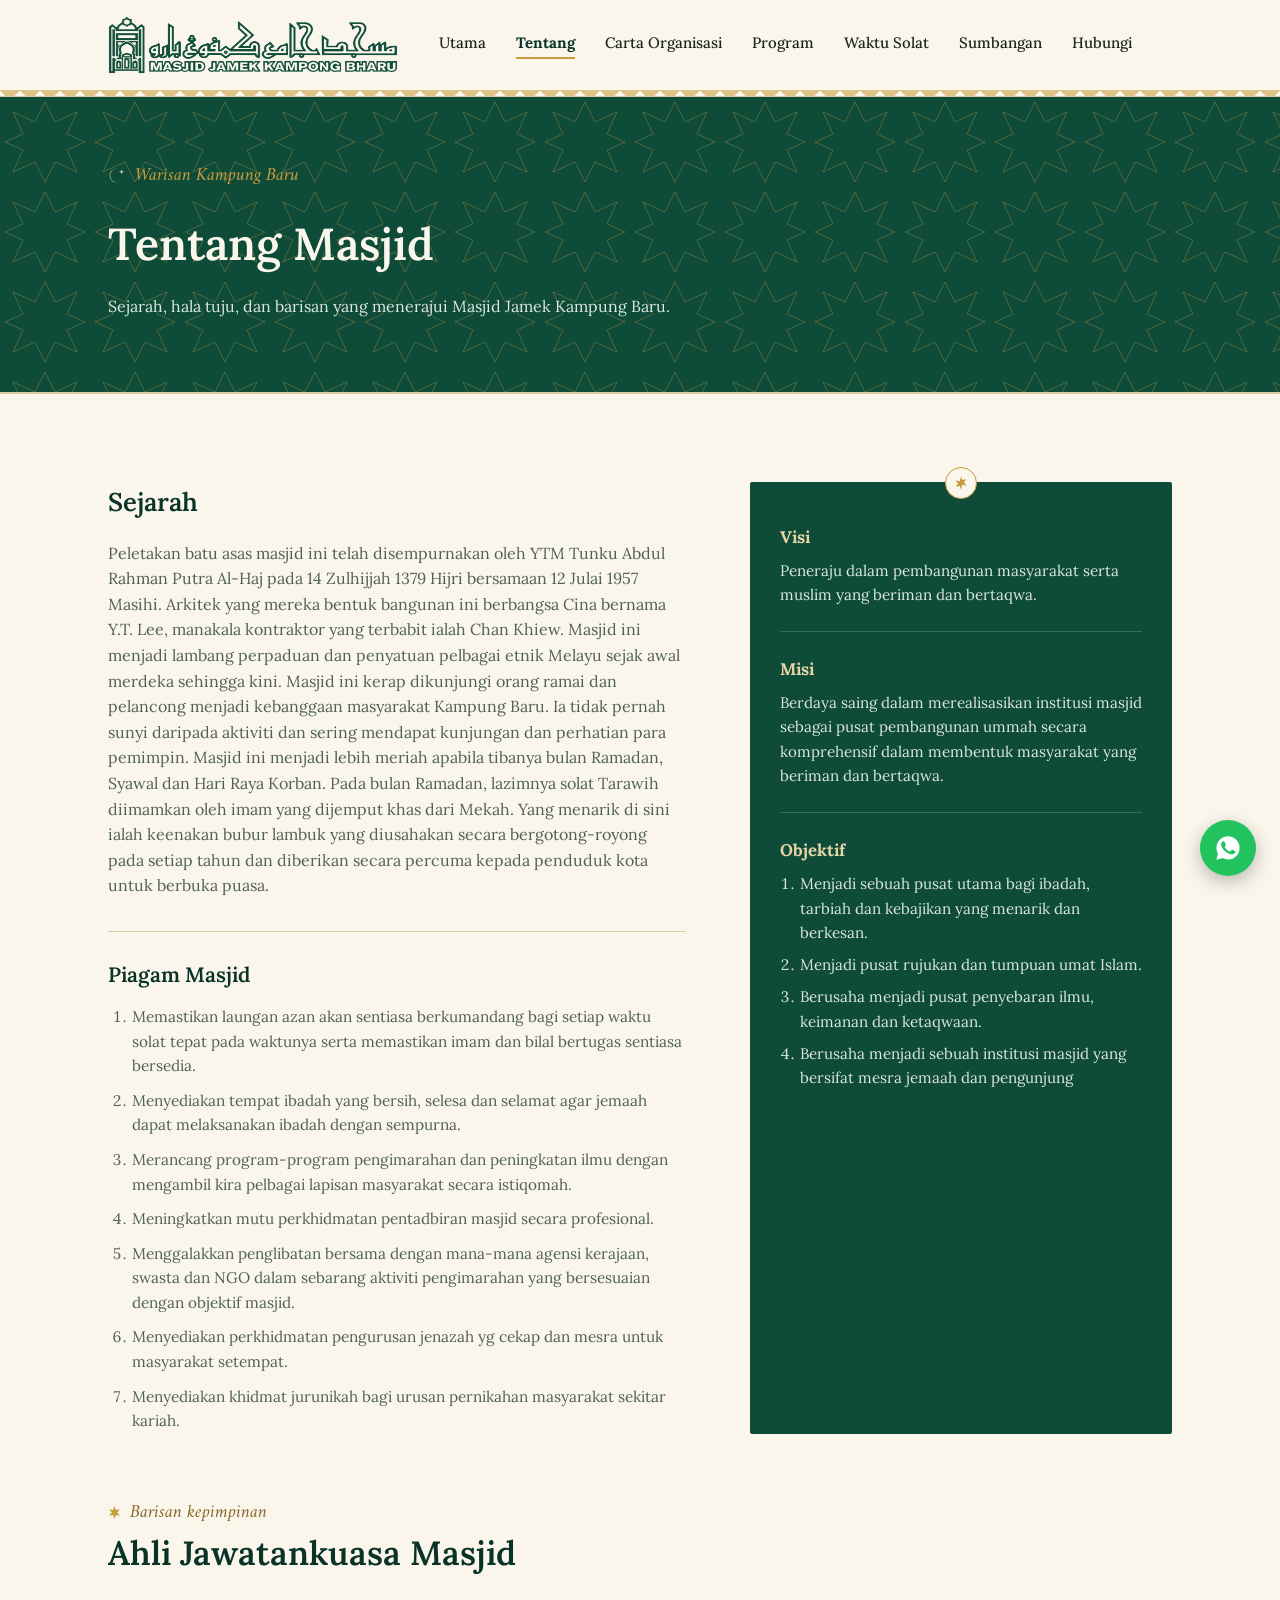
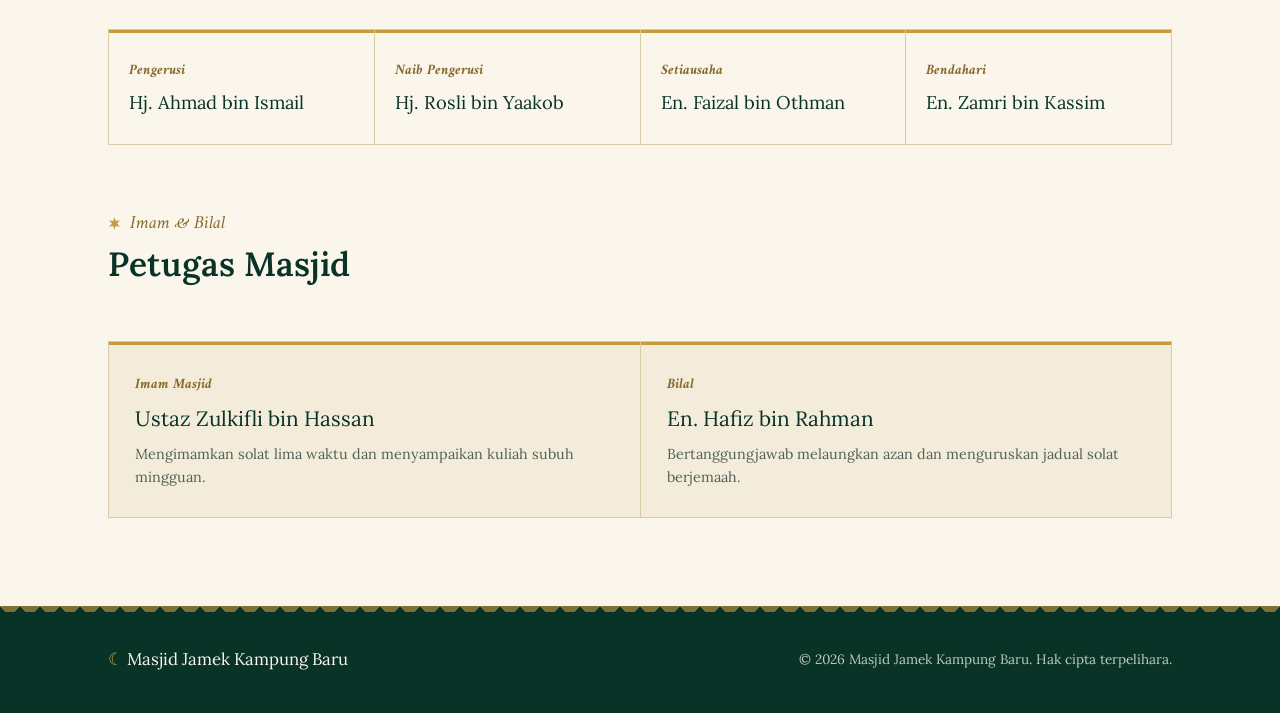
==== commit d97b1f26: "carta organisasi" ====
--- a/about.html
+++ b/about.html
@@ -41,6 +41,7 @@
       <nav class="links" id="navLinks">
         <a href="index.html">Utama</a>
         <a href="about.html" class="current">Tentang</a>
+        <a href="carta-organisasi.html">Carta Organisasi</a>
         <a href="program.html">Program</a>
         <a href="solat.html">Waktu Solat</a>
         <a href="sumbangan.html">Sumbangan</a>
--- a/styles.css
+++ b/styles.css
@@ -254,6 +254,18 @@
   .imam-cell .person{font-family:'Lora',serif;font-size:1.3rem;margin-top:6px;color:var(--green-ink);}
   .imam-cell p{margin:8px 0 0;color:var(--ink-soft);font-size:.9rem;}
   @media (max-width:760px){.imam-strip{grid-template-columns:1fr;}}
+
+  .org-chart{display:flex;flex-direction:column;align-items:center;}
+  .org-node{width:100%;padding:24px 20px;background:var(--cream);border-top:3px solid var(--gold);text-align:center;}
+  .org-node-lead{max-width:420px;background:var(--green-deep);}
+  .org-node .role{font-family:'Amiri',serif;font-style:italic;font-size:.9rem;color:var(--gold-deep);font-weight:700;}
+  .org-node .person{font-family:'Lora',serif;font-size:1.12rem;margin-top:6px;color:var(--green-ink);}
+  .org-node-lead .role{color:var(--gold-soft);}
+  .org-node-lead .person{color:var(--cream);}
+  .org-connector{width:1px;height:28px;background:var(--line);}
+  .org-branch{display:grid;grid-template-columns:repeat(3,minmax(0,1fr));gap:1px;width:100%;background:var(--line);border:1px solid var(--line);}
+  .org-staff{display:grid;grid-template-columns:repeat(2,minmax(0,1fr));gap:1px;background:var(--line);border:1px solid var(--line);}
+  @media (max-width:760px){.org-branch,.org-staff{grid-template-columns:1fr;}}
 
   .cat-grid{display:grid;grid-template-columns:repeat(4,1fr);gap:1px;background:var(--line);border:1px solid var(--line);}
   .cat-cell{background:var(--cream);display:flex;flex-direction:column;border-top:3px solid var(--gold);transition:transform .2s ease, box-shadow .2s ease;overflow:hidden;}
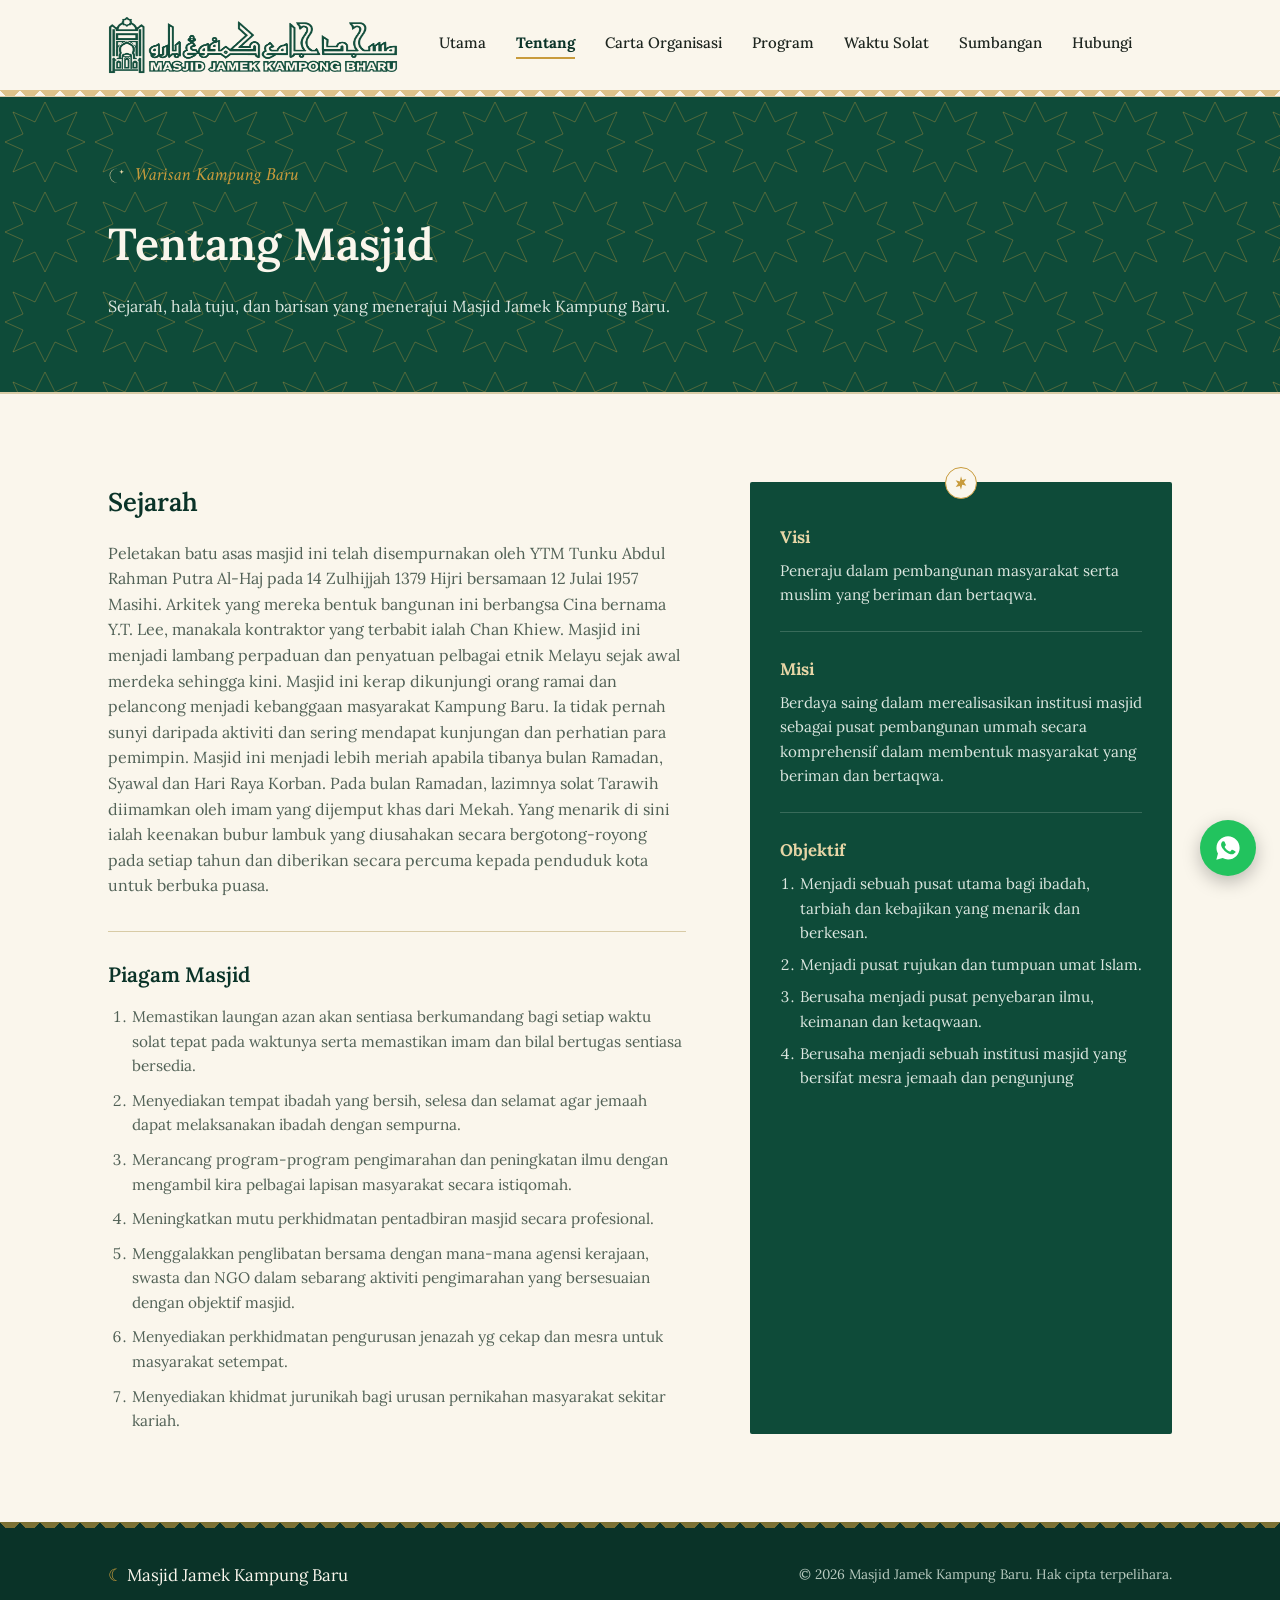
==== commit 44b63589: "buang ahli dan petugas" ====
--- a/about.html
+++ b/about.html
@@ -104,33 +104,6 @@
           </div>
         </div>
 
-        <div class="section-head" style="margin-top:64px;margin-bottom:0;">
-          <span class="kicker">Barisan kepimpinan</span>
-          <h2>Ahli Jawatankuasa Masjid</h2>
-        </div>
-        <div class="ajk-grid">
-          <div class="ajk-cell"><div class="role">Pengerusi</div><div class="person">Hj. Ahmad bin Ismail</div></div>
-          <div class="ajk-cell"><div class="role">Naib Pengerusi</div><div class="person">Hj. Rosli bin Yaakob</div></div>
-          <div class="ajk-cell"><div class="role">Setiausaha</div><div class="person">En. Faizal bin Othman</div></div>
-          <div class="ajk-cell"><div class="role">Bendahari</div><div class="person">En. Zamri bin Kassim</div></div>
-        </div>
-
-        <div class="section-head" style="margin-top:64px;margin-bottom:0;">
-          <span class="kicker">Imam & Bilal</span>
-          <h2>Petugas Masjid</h2>
-        </div>
-        <div class="imam-strip">
-          <div class="imam-cell">
-            <div class="role">Imam Masjid</div>
-            <div class="person">Ustaz Zulkifli bin Hassan</div>
-            <p>Mengimamkan solat lima waktu dan menyampaikan kuliah subuh mingguan.</p>
-          </div>
-          <div class="imam-cell">
-            <div class="role">Bilal</div>
-            <div class="person">En. Hafiz bin Rahman</div>
-            <p>Bertanggungjawab melaungkan azan dan menguruskan jadual solat berjemaah.</p>
-          </div>
-        </div>
       </div>
     </section>
   </main>
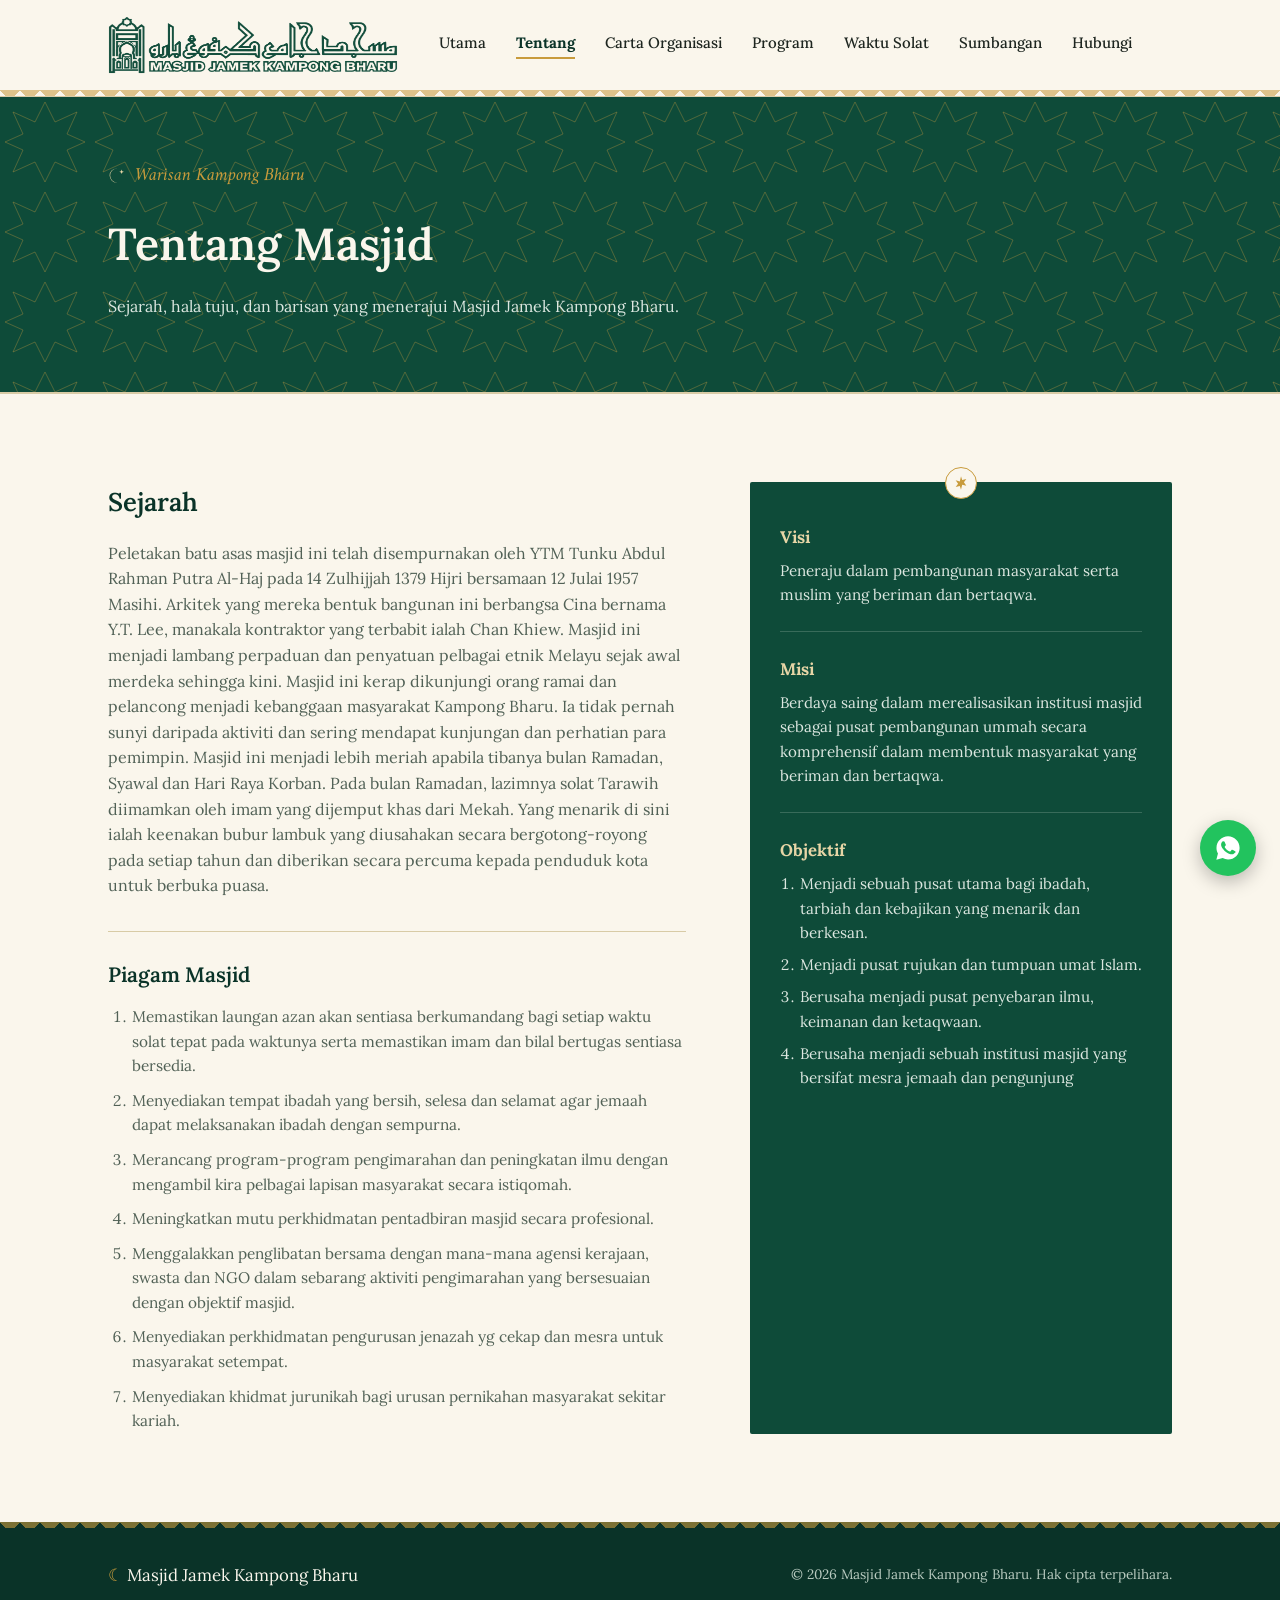
==== commit 35172113: "ayat "Kampong Bharu"" ====
--- a/about.html
+++ b/about.html
@@ -3,15 +3,15 @@
 <head>
   <meta charset="UTF-8">
   <meta name="viewport" content="width=device-width, initial-scale=1.0">
-  <title>Tentang Masjid | Masjid Jamek Kampung Baru</title>
+  <title>Tentang Masjid | Masjid Jamek Kampong Bharu</title>
   <link rel="preconnect" href="https://fonts.googleapis.com">
   <link href="https://fonts.googleapis.com/css2?family=Amiri:ital,wght@0,400;0,700;1,400;1,700&family=Lora:ital,wght@0,400;0,500;0,600;0,700;1,400;1,600&display=swap" rel="stylesheet">
   <link rel="stylesheet" href="styles.css">
   <link rel="icon" type="image/svg+xml" href="favicon.svg">
-  <meta name="description" content="Sejarah, visi & misi, Ahli Jawatankuasa, serta Imam dan Bilal Masjid Jamek Kampung Baru, Kuala Lumpur.">
+  <meta name="description" content="Sejarah, visi & misi, Ahli Jawatankuasa, serta Imam dan Bilal Masjid Jamek Kampong Bharu, Kuala Lumpur.">
   <meta property="og:type" content="website">
-  <meta property="og:title" content="Tentang Masjid | Masjid Jamek Kampung Baru">
-  <meta property="og:description" content="Sejarah, visi & misi, Ahli Jawatankuasa, serta Imam dan Bilal Masjid Jamek Kampung Baru, Kuala Lumpur.">
+  <meta property="og:title" content="Tentang Masjid | Masjid Jamek Kampong Bharu">
+  <meta property="og:description" content="Sejarah, visi & misi, Ahli Jawatankuasa, serta Imam dan Bilal Masjid Jamek Kampong Bharu, Kuala Lumpur.">
   <meta property="og:image" content="https://nry.com.my/wp-content/uploads/2019/10/Kampung-Baru-Masjid-Jamek_02.jpg">
   <meta property="og:locale" content="ms_MY">
   <meta name="twitter:card" content="summary_large_image">
@@ -19,11 +19,11 @@
   {
     "@context": "https://schema.org",
     "@type": "Mosque",
-    "name": "Masjid Jamek Kampung Baru",
+    "name": "Masjid Jamek Kampong Bharu",
     "image": "https://nry.com.my/wp-content/uploads/2019/10/Kampung-Baru-Masjid-Jamek_02.jpg",
     "address": {
       "@type": "PostalAddress",
-      "streetAddress": "Jalan Raja Muda Musa, Kampung Baru",
+      "streetAddress": "Jalan Raja Muda Musa, Kampong Bharu",
       "addressLocality": "Kuala Lumpur",
       "postalCode": "50300",
       "addressCountry": "MY"
@@ -36,7 +36,7 @@
   <header class="site">
     <div class="nav">
       <a href="index.html" class="brand">
-        <img class="logo-image" src="logo%20masjid/header-logo.png" alt="Masjid Jamek Kampung Baru">
+        <img class="logo-image" src="logo%20masjid/header-logo.png" alt="Masjid Jamek Kampong Bharu">
       </a>
       <nav class="links" id="navLinks">
         <a href="index.html">Utama</a>
@@ -58,9 +58,9 @@
   <main>
     <section class="inner-hero">
       <div class="wrap">
-        <span class="hero-eyebrow" style="color:var(--gold);">Warisan Kampung Baru</span>
+        <span class="hero-eyebrow" style="color:var(--gold);">Warisan Kampong Bharu</span>
         <h1 style="color:var(--cream);font-size:clamp(2rem,4vw,2.8rem);">Tentang Masjid</h1>
-        <p class="lead" style="color:#DCE7E0;margin-top:14px;max-width:60ch;">Sejarah, hala tuju, dan barisan yang menerajui Masjid Jamek Kampung Baru.</p>
+        <p class="lead" style="color:#DCE7E0;margin-top:14px;max-width:60ch;">Sejarah, hala tuju, dan barisan yang menerajui Masjid Jamek Kampong Bharu.</p>
       </div>
     </section>
 
@@ -69,7 +69,7 @@
         <div class="about-grid">
           <div class="story">
             <h2 style="font-size:1.6rem;margin-bottom:18px;">Sejarah</h2>
-            <p>Peletakan batu asas masjid ini telah disempurnakan oleh YTM Tunku Abdul Rahman Putra Al-Haj pada 14 Zulhijjah 1379 Hijri bersamaan 12 Julai 1957 Masihi. Arkitek yang mereka bentuk bangunan ini berbangsa Cina bernama Y.T. Lee, manakala kontraktor yang terbabit ialah Chan Khiew. Masjid ini menjadi lambang perpaduan dan penyatuan pelbagai etnik Melayu sejak awal merdeka sehingga kini. Masjid ini kerap dikunjungi orang ramai dan pelancong menjadi kebanggaan masyarakat Kampung Baru. Ia tidak pernah sunyi daripada aktiviti dan sering mendapat kunjungan dan perhatian para pemimpin. Masjid ini menjadi lebih meriah apabila tibanya bulan Ramadan, Syawal dan Hari Raya Korban. Pada bulan Ramadan, lazimnya solat Tarawih diimamkan oleh imam yang dijemput khas dari Mekah. Yang menarik di sini ialah keenakan bubur lambuk yang diusahakan secara bergotong-royong pada setiap tahun dan diberikan secara percuma kepada penduduk kota untuk berbuka puasa.</p>
+            <p>Peletakan batu asas masjid ini telah disempurnakan oleh YTM Tunku Abdul Rahman Putra Al-Haj pada 14 Zulhijjah 1379 Hijri bersamaan 12 Julai 1957 Masihi. Arkitek yang mereka bentuk bangunan ini berbangsa Cina bernama Y.T. Lee, manakala kontraktor yang terbabit ialah Chan Khiew. Masjid ini menjadi lambang perpaduan dan penyatuan pelbagai etnik Melayu sejak awal merdeka sehingga kini. Masjid ini kerap dikunjungi orang ramai dan pelancong menjadi kebanggaan masyarakat Kampong Bharu. Ia tidak pernah sunyi daripada aktiviti dan sering mendapat kunjungan dan perhatian para pemimpin. Masjid ini menjadi lebih meriah apabila tibanya bulan Ramadan, Syawal dan Hari Raya Korban. Pada bulan Ramadan, lazimnya solat Tarawih diimamkan oleh imam yang dijemput khas dari Mekah. Yang menarik di sini ialah keenakan bubur lambuk yang diusahakan secara bergotong-royong pada setiap tahun dan diberikan secara percuma kepada penduduk kota untuk berbuka puasa.</p>
             <div class="charter-block">
               <h3>Piagam Masjid</h3>
               <ol>
@@ -110,8 +110,8 @@
 
   <footer>
     <div class="wrap footer-inner">
-      <div class="brand-f">Masjid Jamek Kampung Baru</div>
-      <div>© <span id="year"></span> Masjid Jamek Kampung Baru. Hak cipta terpelihara.</div>
+      <div class="brand-f">Masjid Jamek Kampong Bharu</div>
+      <div>© <span id="year"></span> Masjid Jamek Kampong Bharu. Hak cipta terpelihara.</div>
     </div>
   </footer>
 
--- a/styles.css
+++ b/styles.css
@@ -255,17 +255,43 @@
   .imam-cell p{margin:8px 0 0;color:var(--ink-soft);font-size:.9rem;}
   @media (max-width:760px){.imam-strip{grid-template-columns:1fr;}}
 
-  .org-chart{display:flex;flex-direction:column;align-items:center;}
-  .org-node{width:100%;padding:24px 20px;background:var(--cream);border-top:3px solid var(--gold);text-align:center;}
-  .org-node-lead{max-width:420px;background:var(--green-deep);}
-  .org-node .role{font-family:'Amiri',serif;font-style:italic;font-size:.9rem;color:var(--gold-deep);font-weight:700;}
-  .org-node .person{font-family:'Lora',serif;font-size:1.12rem;margin-top:6px;color:var(--green-ink);}
-  .org-node-lead .role{color:var(--gold-soft);}
-  .org-node-lead .person{color:var(--cream);}
-  .org-connector{width:1px;height:28px;background:var(--line);}
-  .org-branch{display:grid;grid-template-columns:repeat(3,minmax(0,1fr));gap:1px;width:100%;background:var(--line);border:1px solid var(--line);}
-  .org-staff{display:grid;grid-template-columns:repeat(2,minmax(0,1fr));gap:1px;background:var(--line);border:1px solid var(--line);}
-  @media (max-width:760px){.org-branch,.org-staff{grid-template-columns:1fr;}}
+  .flow-chart{display:flex;flex-direction:column;align-items:center;width:100%;}
+  .flow-card{min-width:0;padding:14px 16px;background:var(--cream);border:1px solid var(--line);border-top:3px solid var(--gold);border-radius:var(--radius);text-align:center;}
+  .flow-card-top{width:min(100%,620px);background:var(--green-deep);border-color:var(--green-deep);}
+  .flow-card-authority{width:min(100%,620px);background:var(--paper);}
+  .flow-role{font-family:'Amiri',serif;font-size:.88rem;color:var(--gold-deep);font-weight:700;line-height:1.35;}
+  .flow-name{margin-top:5px;color:var(--green-ink);font-family:'Lora',serif;font-size:.96rem;font-weight:600;line-height:1.4;overflow-wrap:anywhere;}
+  .flow-card-top .flow-role,.flow-card-top .flow-name{color:var(--cream);}
+  .flow-card-top .flow-role{color:var(--gold-soft);}
+  .flow-connector{width:2px;height:24px;flex:none;background:var(--gold);}
+  .committee-officers{display:grid;grid-template-columns:repeat(2,minmax(0,1fr));gap:16px;width:100%;max-width:880px;}
+  .flow-section-title{align-self:flex-start;margin:8px 0 14px;color:var(--green-ink);font-family:'Lora',serif;font-size:1.2rem;}
+  .bureau-grid{display:grid;grid-template-columns:repeat(3,minmax(0,1fr));gap:12px;width:100%;}
+  .bureau-group{min-width:0;overflow:hidden;background:var(--cream);border:1px solid var(--green-deep);border-radius:var(--radius);}
+  .bureau-group h4{margin:0;padding:10px 12px;background:var(--green-deep);color:var(--cream);font-family:'Lora',serif;font-size:.83rem;line-height:1.35;text-align:center;overflow-wrap:anywhere;}
+  .bureau-group ul,.flow-card ul{margin:0;padding:0;list-style:none;text-align:left;}
+  .bureau-group li,.flow-card li{padding:8px 10px;border-top:1px solid var(--line);color:var(--ink-soft);font-size:.86rem;line-height:1.4;overflow-wrap:anywhere;}
+  .flow-heading{margin-top:72px;margin-bottom:32px;}
+  .staff-chart{align-items:stretch;}
+  .staff-chart>.flow-card,.staff-chart>.flow-connector{align-self:center;}
+  .staff-branches{position:relative;display:grid;grid-template-columns:repeat(3,minmax(0,1fr));gap:16px;width:100%;margin-top:28px;padding-top:22px;}
+  .staff-branches::before{content:"";position:absolute;top:0;left:16.66%;right:16.66%;height:1px;background:var(--gold);}
+  .staff-group,.staff-center{position:relative;min-width:0;}
+  .staff-group::before,.staff-center::before{content:"";position:absolute;top:-22px;left:50%;width:1px;height:22px;background:var(--gold);}
+  .staff-group h3{margin:0 0 12px;color:var(--green-ink);font-family:'Lora',serif;font-size:1.05rem;text-align:center;}
+  .staff-group .flow-card+.flow-card{margin-top:10px;}
+  .staff-center{display:flex;flex-direction:column;align-items:stretch;}
+  .staff-center .flow-card{padding:12px 10px;}
+  .staff-center .flow-connector{align-self:center;height:18px;}
+  .flow-card-support{background:var(--paper);}
+  .support-grid{display:grid;grid-template-columns:repeat(2,minmax(0,1fr));gap:10px;}
+  @media (max-width:900px){.bureau-grid{grid-template-columns:repeat(2,minmax(0,1fr));}}
+  @media (max-width:760px){
+    .committee-officers,.bureau-grid,.staff-branches,.support-grid{grid-template-columns:1fr;}
+    .staff-branches{gap:28px;padding-top:0;}
+    .staff-branches::before,.staff-group::before,.staff-center::before{display:none;}
+    .flow-heading{margin-top:56px;}
+  }
 
   .cat-grid{display:grid;grid-template-columns:repeat(4,1fr);gap:1px;background:var(--line);border:1px solid var(--line);}
   .cat-cell{background:var(--cream);display:flex;flex-direction:column;border-top:3px solid var(--gold);transition:transform .2s ease, box-shadow .2s ease;overflow:hidden;}
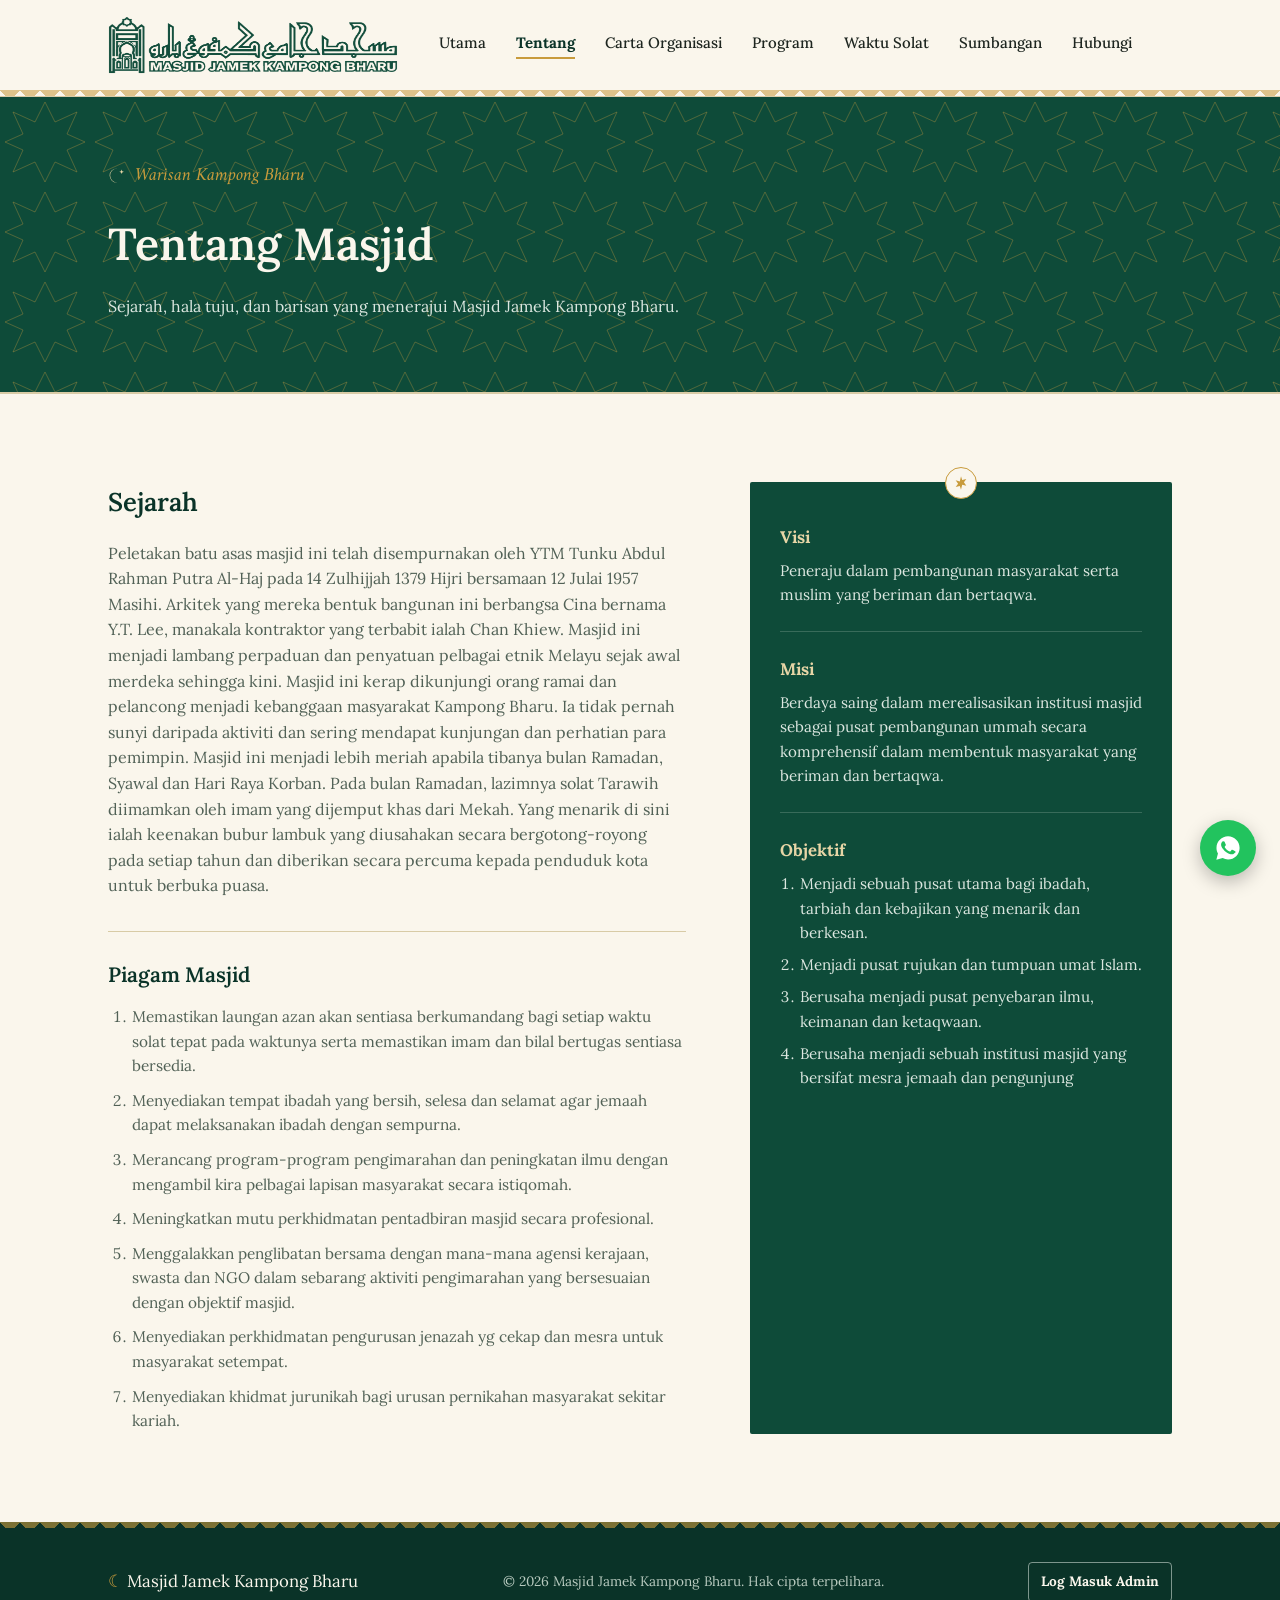
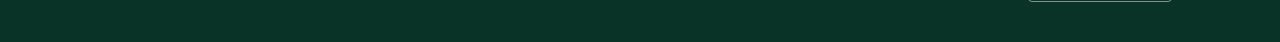
==== commit 964a5e77: "log admin" ====
--- a/about.html
+++ b/about.html
@@ -112,6 +112,7 @@
     <div class="wrap footer-inner">
       <div class="brand-f">Masjid Jamek Kampong Bharu</div>
       <div>© <span id="year"></span> Masjid Jamek Kampong Bharu. Hak cipta terpelihara.</div>
+      <a class="admin-login-link" href="admin/">Log Masuk Admin</a>
     </div>
   </footer>
 
--- a/styles.css
+++ b/styles.css
@@ -257,18 +257,24 @@
 
   .flow-chart{display:flex;flex-direction:column;align-items:center;width:100%;}
   .flow-card{min-width:0;padding:14px 16px;background:var(--cream);border:1px solid var(--line);border-top:3px solid var(--gold);border-radius:var(--radius);text-align:center;}
-  .flow-card-top{width:min(100%,620px);background:var(--green-deep);border-color:var(--green-deep);}
-  .flow-card-authority{width:min(100%,620px);background:var(--paper);}
+  .flow-card-top{width:min(100%,620px);background:var(--green-deep);border-color:var(--green-deep);border-top-color:var(--gold);}
+  .flow-card-authority{width:min(100%,620px);background:var(--green-deep);border-color:var(--green-deep);border-top-color:var(--gold);}
   .flow-role{font-family:'Amiri',serif;font-size:.88rem;color:var(--gold-deep);font-weight:700;line-height:1.35;}
   .flow-name{margin-top:5px;color:var(--green-ink);font-family:'Lora',serif;font-size:.96rem;font-weight:600;line-height:1.4;overflow-wrap:anywhere;}
   .flow-card-top .flow-role,.flow-card-top .flow-name{color:var(--cream);}
   .flow-card-top .flow-role{color:var(--gold-soft);}
-  .flow-connector{width:2px;height:24px;flex:none;background:var(--gold);}
-  .committee-officers{display:grid;grid-template-columns:repeat(2,minmax(0,1fr));gap:16px;width:100%;max-width:880px;}
+  .flow-card-authority .flow-role,.flow-card-authority .flow-name{color:var(--cream);}
+  .flow-card-authority .flow-role{color:var(--gold-soft);}
+  .flow-connector{width:2px;height:28px;flex:none;background:var(--gold);}
+  .committee-officers{position:relative;display:grid;grid-template-columns:repeat(2,minmax(0,1fr));gap:16px;width:100%;max-width:880px;padding-top:18px;}
+  .committee-officers::before{position:absolute;top:0;left:25%;right:25%;height:2px;background:var(--gold);content:"";}
+  .committee-officers::after{position:absolute;top:-28px;left:50%;height:28px;border-left:2px solid var(--gold);content:"";}
+  .committee-officers .flow-card{position:relative;}
+  .committee-officers .flow-card::before{position:absolute;top:-18px;left:50%;height:18px;border-left:2px solid var(--gold);content:"";}
   .flow-section-title{align-self:flex-start;margin:8px 0 14px;color:var(--green-ink);font-family:'Lora',serif;font-size:1.2rem;}
   .bureau-grid{display:grid;grid-template-columns:repeat(3,minmax(0,1fr));gap:12px;width:100%;}
   .bureau-group{min-width:0;overflow:hidden;background:var(--cream);border:1px solid var(--green-deep);border-radius:var(--radius);}
-  .bureau-group h4{margin:0;padding:10px 12px;background:var(--green-deep);color:var(--cream);font-family:'Lora',serif;font-size:.83rem;line-height:1.35;text-align:center;overflow-wrap:anywhere;}
+  .bureau-group h4{min-height:0;display:flex;align-items:center;justify-content:center;margin:0;padding:10px 12px;background:var(--green-deep);color:var(--cream);font-family:'Lora',serif;font-size:.83rem;line-height:1.35;text-align:center;overflow-wrap:anywhere;}
   .bureau-group ul,.flow-card ul{margin:0;padding:0;list-style:none;text-align:left;}
   .bureau-group li,.flow-card li{padding:8px 10px;border-top:1px solid var(--line);color:var(--ink-soft);font-size:.86rem;line-height:1.4;overflow-wrap:anywhere;}
   .flow-heading{margin-top:72px;margin-bottom:32px;}
@@ -276,6 +282,7 @@
   .staff-chart>.flow-card,.staff-chart>.flow-connector{align-self:center;}
   .staff-branches{position:relative;display:grid;grid-template-columns:repeat(3,minmax(0,1fr));gap:16px;width:100%;margin-top:28px;padding-top:22px;}
   .staff-branches::before{content:"";position:absolute;top:0;left:16.66%;right:16.66%;height:1px;background:var(--gold);}
+  .staff-branches::after{content:"";position:absolute;top:-28px;left:50%;height:28px;border-left:1px solid var(--gold);}
   .staff-group,.staff-center{position:relative;min-width:0;}
   .staff-group::before,.staff-center::before{content:"";position:absolute;top:-22px;left:50%;width:1px;height:22px;background:var(--gold);}
   .staff-group h3{margin:0 0 12px;color:var(--green-ink);font-family:'Lora',serif;font-size:1.05rem;text-align:center;}
@@ -288,8 +295,15 @@
   @media (max-width:900px){.bureau-grid{grid-template-columns:repeat(2,minmax(0,1fr));}}
   @media (max-width:760px){
     .committee-officers,.bureau-grid,.staff-branches,.support-grid{grid-template-columns:1fr;}
-    .staff-branches{gap:28px;padding-top:0;}
-    .staff-branches::before,.staff-group::before,.staff-center::before{display:none;}
+    .staff-branches{gap:24px;margin-top:0;padding:0 0 0 24px;}
+    .staff-branches::before{top:0;bottom:0;left:8px;right:auto;width:2px;height:auto;}
+    .staff-branches::after{display:none;}
+    .staff-group::before,.staff-center::before{top:18px;left:-16px;width:16px;height:1px;background:var(--gold);}
+    .committee-officers{gap:14px;padding:0 0 0 24px;}
+    .committee-officers::before{top:0;bottom:0;left:8px;right:auto;width:2px;height:auto;}
+    .committee-officers::after{top:-28px;left:8px;width:calc(50% - 8px);height:2px;border:0;background:var(--gold);}
+    .committee-officers .flow-card::before{top:50%;left:-17px;width:16px;height:1px;border:0;background:var(--gold);}
+    .committee-officers + .flow-connector::before{position:absolute;top:0;right:50%;width:calc(50% - 8px);height:2px;background:var(--gold);content:"";}
     .flow-heading{margin-top:56px;}
   }
 
@@ -347,8 +361,8 @@
     display:flex;align-items:center;justify-content:center;flex-direction:column;gap:8px;color:var(--gold-soft);
     font-size:.85rem;text-align:center;margin-bottom:14px;
   }
-  .qr-image-trigger{display:block;width:100%;height:100%;padding:0;border:0;background:#fff;cursor:zoom-in;}
-  .qr-box .qr-image{width:100%;height:100%;box-sizing:border-box;object-fit:contain;padding:10px;background:#fff;}
+  .qr-image-trigger{display:flex;align-items:center;justify-content:center;width:100%;height:100%;padding:0;border:0;background:#fff;cursor:zoom-in;}
+  .qr-box .qr-image{display:block;width:auto;height:auto;max-width:calc(100% - 20px);max-height:calc(100% - 20px);object-fit:contain;object-position:center;padding:0;background:#fff;}
   .qr-photo-dialog-content{display:flex;align-items:center;justify-content:center;height:100%;}
   .qr-photo-dialog-content .qr-expanded-image{width:min(78vw,640px);height:auto;max-height:calc(90vh - 84px);object-fit:contain;}
   .donate-card ul{margin:0;padding-left:18px;color:#DCE7E0;font-size:.92rem;}
@@ -399,6 +413,9 @@
   .footer-inner{display:flex;justify-content:space-between;align-items:center;flex-wrap:wrap;gap:14px;font-size:.85rem;}
   .footer-inner .brand-f{font-family:'Lora',serif;color:var(--cream);font-size:1.05rem;}
   .footer-inner .brand-f::before{content:"☾ ";color:var(--gold);}
+  .admin-login-link{display:inline-flex;align-items:center;min-height:40px;padding:8px 12px;border:1px solid rgba(220,231,224,.55);border-radius:4px;color:var(--cream);font-weight:700;text-decoration:none;}
+  .admin-login-link:hover,.admin-login-link:focus-visible{border-color:var(--gold);color:var(--gold-soft);}
+  @media (max-width:760px){.footer-inner{flex-direction:column;align-items:flex-start;}.admin-login-link{margin-top:2px;}}
 
   .wa-float{position:fixed;bottom:24px;right:24px;z-index:60;width:56px;height:56px;border-radius:50%;background:#22c35e;display:flex;align-items:center;justify-content:center;box-shadow:0 6px 18px rgba(0,0,0,.25);text-decoration:none;}
   .wa-float svg{width:28px;height:28px;fill:#fff;}
@@ -447,3 +464,24 @@
   .copy-btn:hover{background:rgba(250,246,236,.12);border-color:var(--gold);}
   .copy-btn.copied{background:var(--gold);color:var(--green-ink);border-color:var(--gold);}
   .donate-row .acc-wrap{display:flex;align-items:center;flex-wrap:wrap;justify-content:flex-end;gap:2px;}
+
+  /* Kandungan dinamik dari Supabase (kandungan.js) */
+  .list-item p,.program-item p,.cat-cell p,.list-item h3,.program-item h3,.cat-cell h3{overflow-wrap:anywhere;}
+  .list-item p{white-space:pre-line;}
+  .list-item p a,.program-item p a{color:var(--green-ink);text-decoration:underline;}
+  .program-item p strong{color:var(--ink);font-weight:600;}
+  .kandungan-kosong{margin:0;padding:18px 22px;border:1px dashed var(--gold);border-radius:var(--radius);color:var(--ink-soft);font-size:.92rem;background:var(--paper);}
+  .jumaat-info{margin:14px 0 0;padding:14px 18px;border-left:3px solid var(--gold);background:var(--cream);color:var(--ink);font-size:.95rem;overflow-wrap:anywhere;}
+  .jumaat-info[hidden]{display:none;}
+  .jumaat-info strong{color:var(--green-ink);}
+  .cat-grid.cat-grid-dinamik{grid-template-columns:repeat(auto-fill,minmax(240px,1fr));gap:18px;background:transparent;border:0;}
+  .cat-grid-dinamik .cat-cell{border:1px solid var(--line);border-top:3px solid var(--gold);}
+  .kuliah-grid{display:grid;grid-template-columns:repeat(auto-fill,minmax(230px,1fr));gap:16px;}
+  .kuliah-hari{background:var(--cream);border:1px solid var(--line);border-top:3px solid var(--gold);border-radius:var(--radius);padding:20px 22px;}
+  .kuliah-hari.hari-ini{background:var(--paper);border-color:var(--gold);}
+  .kuliah-hari h3{display:flex;align-items:baseline;justify-content:space-between;gap:10px;font-size:1.15rem;}
+  .kuliah-hari h3 small{font-family:'Amiri',serif;font-style:italic;font-weight:700;font-size:.88rem;color:var(--gold-deep);}
+  .kuliah-item{margin-top:14px;padding-top:14px;border-top:1px solid var(--line);overflow-wrap:anywhere;}
+  .kuliah-item .waktu{font-family:'Amiri',serif;font-style:italic;font-weight:700;font-size:.9rem;color:var(--gold-deep);}
+  .kuliah-item .tajuk{margin-top:2px;font-weight:600;color:var(--ink);}
+  .kuliah-item .butiran{margin-top:2px;color:var(--ink-soft);font-size:.9rem;}
